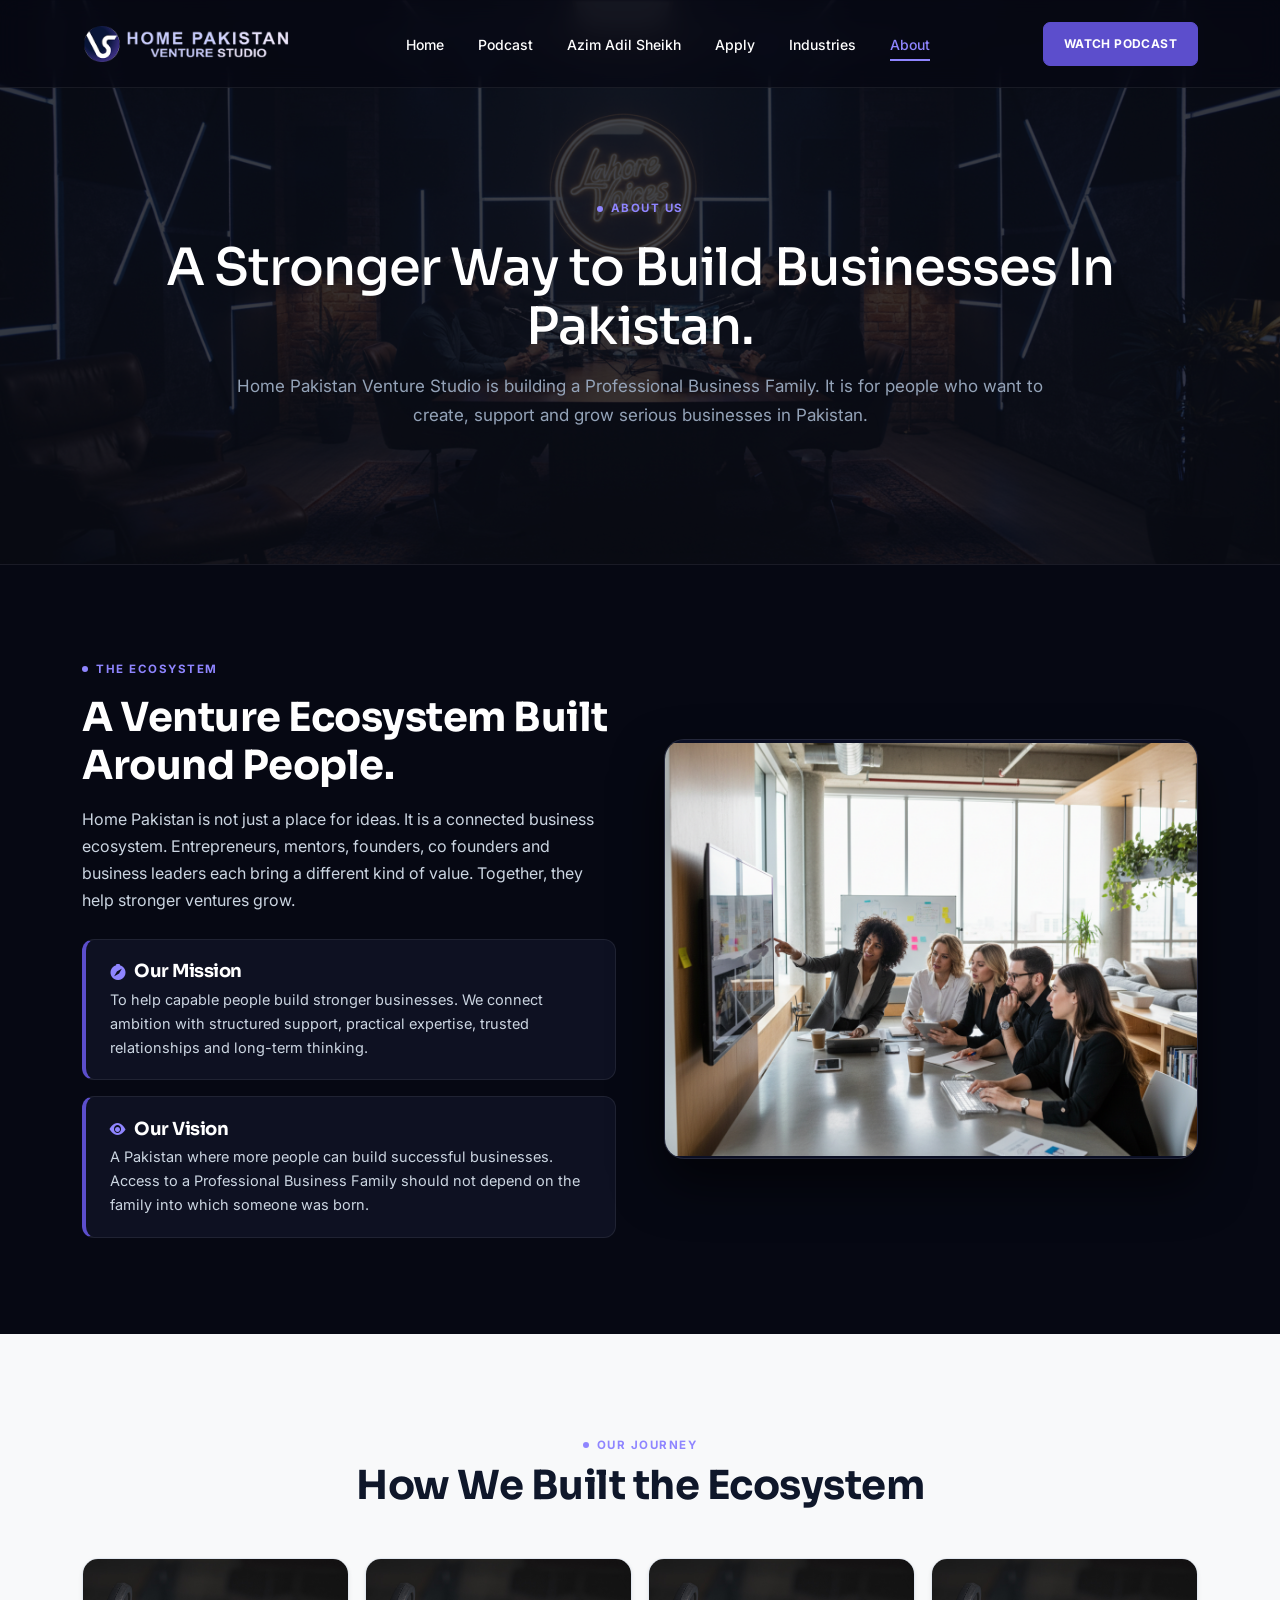
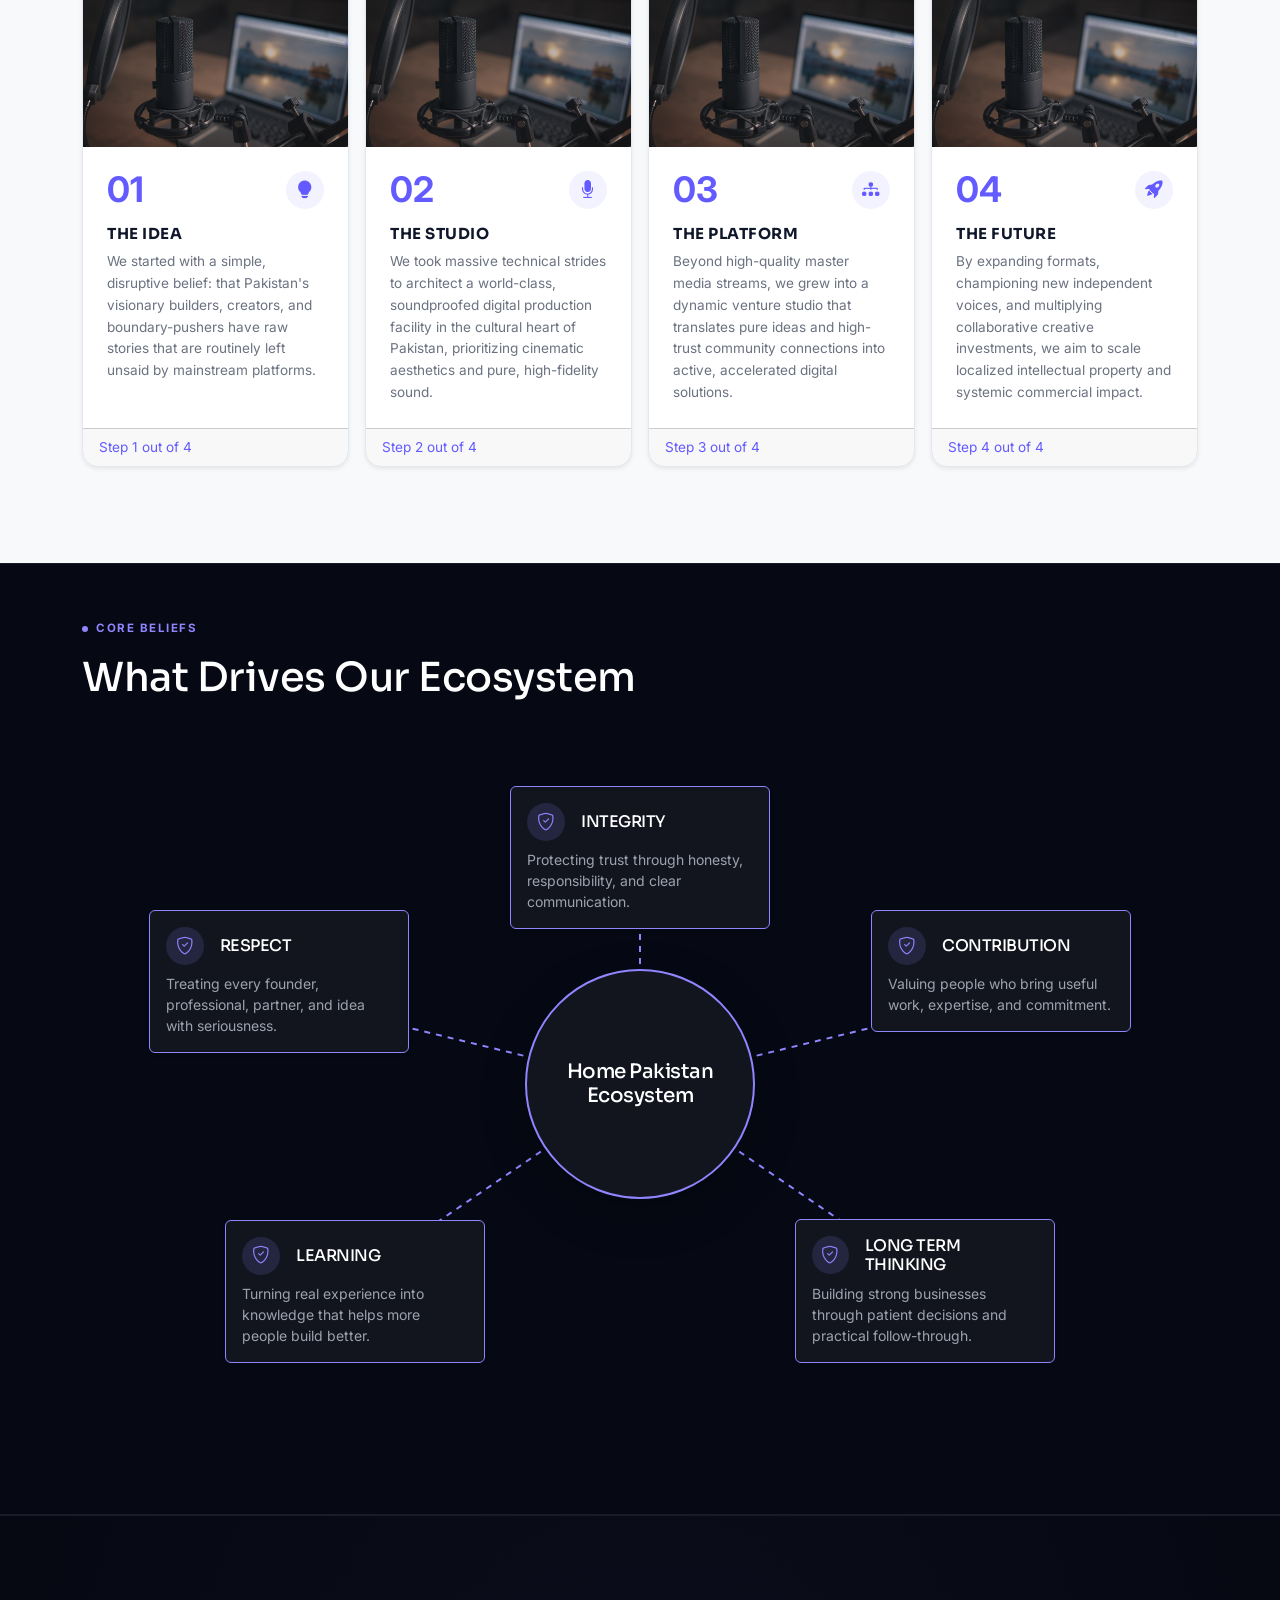
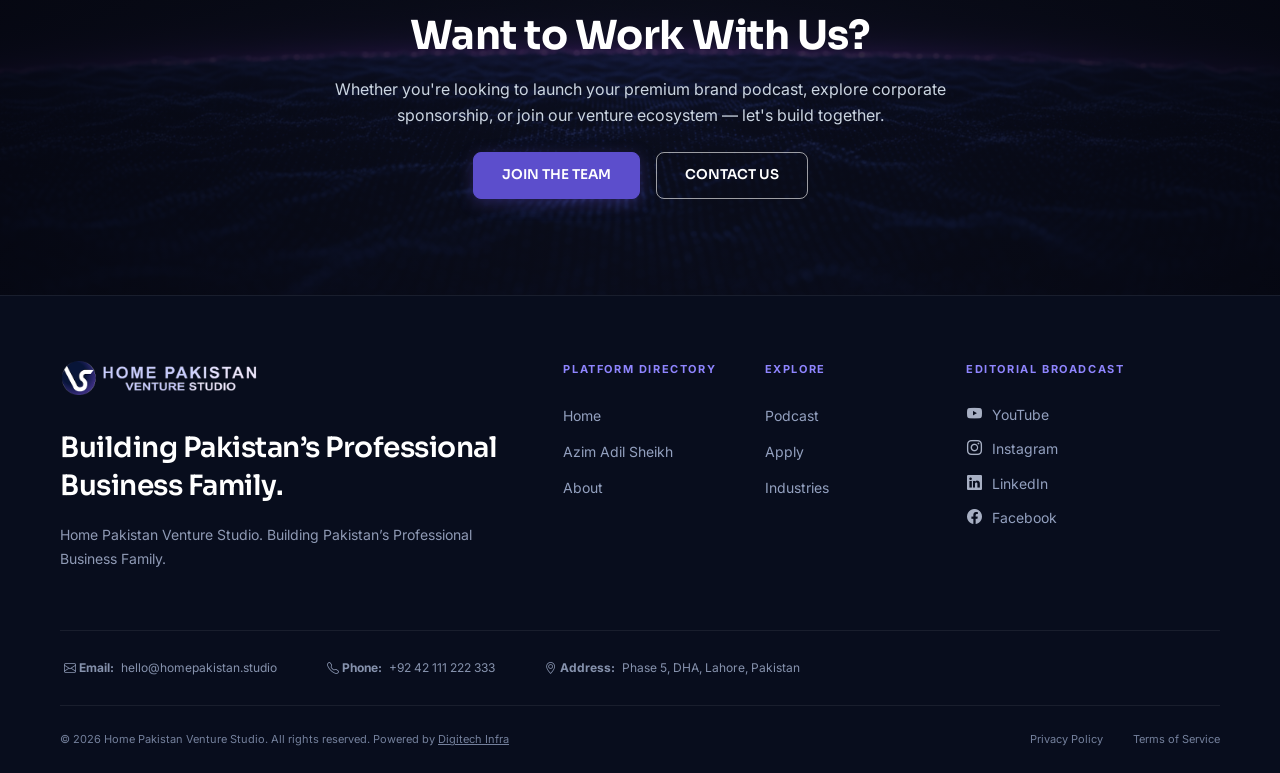
==== about.html @ 51bb4bed "fixed the font in the podcast page" ====
<!DOCTYPE html>
<html lang="en">

<head>
  <meta charset="UTF-8">
  <meta name="viewport" content="width=device-width, initial-scale=1.0">
  <meta name="description"
    content="About Home Pakistan Venture Studio — A venture ecosystem built around people, structured support, and long-term thinking.">
  <title>About Us — Home Pakistan Venture Studio</title>

  <!-- Favicon -->
  <link rel="icon" type="image/webp" href="./images/Logo.webp">
  <link rel="shortcut icon" type="image/webp" href="./images/Logo.webp">

  <!-- Google Fonts: Inter & Sora -->
  <link rel="preconnect" href="https://fonts.googleapis.com">
  <link rel="preconnect" href="https://fonts.gstatic.com" crossorigin>
  <link
    href="https://fonts.googleapis.com/css2?family=Inter:wght@400;500;600;700&family=Sora:wght@600;700;800&display=swap"
    rel="stylesheet">

  <!-- Bootstrap 5.3 CSS -->
  <link href="https://cdn.jsdelivr.net/npm/bootstrap@5.3.3/dist/css/bootstrap.min.css" rel="stylesheet"
    integrity="sha384-QWTKZyjpPEjISv5WaRU9OFeRpok6YctnYmDr5pNlyT2bRjXh0JMhjY6hW+ALEwIH" crossorigin="anonymous">

  <!-- Bootstrap Icons -->
  <link rel="stylesheet" href="https://cdn.jsdelivr.net/npm/bootstrap-icons@1.11.3/font/bootstrap-icons.min.css">

  <!-- Components CSS -->
  <link rel="stylesheet" href="./components/header.css">
  <link rel="stylesheet" href="./components/footer.css">

  <!-- Custom Stylesheet -->
  <link rel="stylesheet" href="about.css">
</head>

<body>

  <!-- ==========================================================================
       HEADER COMPONENT (Loaded via components.js)
       ========================================================================== -->
  <div id="header"></div>

  <!-- ==========================================================================
       1. HERO SECTION (Screenshot 1)
       ========================================================================== -->
  <section class="about-hero-section text-center position-relative overflow-hidden" id="aboutHero">
    <!-- Atmospheric Studio Backdrop & Gradient Overlay -->
    <img src="images/aboutHeroBackground.png" alt="About Studio Backdrop" class="about-hero-backdrop">
    <div class="about-hero-overlay"></div>

    <div class="container position-relative py-lg-4" style="z-index: 2;">
      <!-- Eyebrow Tag -->
      <div class="d-inline-flex align-items-center gap-2 mb-3 px-3 py-1 rounded-pill">
        <span class="eyebrow-dot"></span>
        <span class="text-uppercase fw-bold eyebrow-tag">ABOUT US</span>
      </div>

      <!-- Headline -->
      <h1 class="about-hero-title sora-800 text-white mb-3">A Stronger Way to Build Businesses In Pakistan.</h1>

      <!-- Supporting Copy -->
      <p class="about-hero-lead mx-auto mb-0">
        Home Pakistan Venture Studio is building a Professional Business Family. It is for people who want to create,
        support and grow serious businesses in Pakistan.
      </p>
    </div>
  </section>

  <!-- ==========================================================================
       2. WHAT HOME PAKISTAN IS + MISSION & VISION (Screenshot 1 Split Layout)
       ========================================================================== -->
  <section class="about-ecosystem-section container-fluid py-5" id="ecosystemSection">
    <div class="container py-lg-5">
      <div class="row g-5 align-items-center">

        <!-- LEFT COLUMN: What Home Pakistan is, Mission & Vision -->
        <div class="col-12 col-lg-6">
          <div class="d-flex align-items-center gap-2 mb-3">
            <span class="eyebrow-dot"></span>
            <span class="text-uppercase fw-bold eyebrow-tag">THE ECOSYSTEM</span>
          </div>

          <h2 class="h1 fw-bold text-white mb-3">A Venture Ecosystem Built Around People.</h2>

          <p class="text-muted-custom mb-4" style="font-size: 16px; line-height: 1.7;">
            Home Pakistan is not just a place for ideas. It is a connected business ecosystem. Entrepreneurs, mentors,
            founders, co founders and business leaders each bring a different kind of value. Together, they help
            stronger ventures grow.
          </p>

          <!-- Mission & Vision Cards -->
          <div class="d-flex flex-column gap-3">
            <!-- Mission Card -->
            <div class="mission-vision-card">
              <div class="d-flex align-items-center gap-2 mb-1">
                <i class="bi bi-compass-fill" style="color: var(--purple-accent);"></i>
                <h3 class="mb-0">Our Mission</h3>
              </div>
              <p>
                To help capable people build stronger businesses. We connect ambition with structured support, practical
                expertise, trusted relationships and long-term thinking.
              </p>
            </div>

            <!-- Vision Card -->
            <div class="mission-vision-card">
              <div class="d-flex align-items-center gap-2 mb-1">
                <i class="bi bi-eye-fill" style="color: var(--purple-accent);"></i>
                <h3 class="mb-0">Our Vision</h3>
              </div>
              <p>
                A Pakistan where more people can build successful businesses. Access to a Professional Business Family
                should not depend on the family into which someone was born.
              </p>
            </div>
          </div>
        </div>

        <!-- RIGHT COLUMN: Ecosystem Image (Figma Screenshot 1 Team Meeting Frame) -->
        <div class="col-12 col-lg-6">
          <div class="ecosystem-photo-frame">
            <!-- src empty as instructed; fallback placeholder displayed until user adds asset -->
            <img src="./images/aboutSection.png " alt="Home Pakistan Venture Team in Studio"
              class="w-100 h-100 object-fit-cover"
              onerror="this.style.display='none'; this.parentElement.innerHTML='<div class=\'team-photo-placeholder\'><i class=\'bi bi-people fs-1 mb-3 text-purple-accent\'></i><span class=\'fw-semibold text-white mb-1\'>Ecosystem & Team Strategy Image</span><span class=\'small text-muted\'>Add your image src in about.html</span></div>';">
          </div>
        </div>

      </div>
    </div>
  </section>

  <!-- ==========================================================================
       3. HOW WE BUILT THE ECOSYSTEM (Screenshot 1 White Section)
       ========================================================================== -->
  <section class="about-journey-section py-5" id="journeySection">
    <div class="container py-lg-5">
      <div class="text-center mb-5">
        <div class="d-inline-flex align-items-center gap-2 mb-2">
          <span class="eyebrow-dot"></span>
          <span class="text-uppercase fw-bold eyebrow-tag">OUR JOURNEY</span>
        </div>
        <h2 class="h1 fw-bold mb-0">How We Built the Ecosystem</h2>
      </div>

      <div class="journey-flow-wrapper">
        <div class="row row-cols-lg-4 row-cols-md-2 row-cols-1 g-3 justify-content-center align-items-stretch position-relative">

          <!-- STEP 01: THE IDEA -->
          <div class="col journey-col">
            <div class="journey-card card h-100 rounded-4 bg-white overflow-hidden shadow-sm position-relative">
              <img src="images/test.png" class="card-img-top journey-card-img object-fit-cover"
                alt="The Idea">
              <div class="card-body p-4 d-flex flex-column">
                <div class="d-flex align-items-center justify-content-between mb-3">
                  <span class="journey-number fw-bold">01</span>
                  <div class="journey-icon-box rounded-circle d-flex align-items-center justify-content-center">
                    <i class="bi bi-lightbulb-fill"></i>
                  </div>
                </div>
                <h3 class="journey-step-title text-uppercase fw-bold mb-2">THE IDEA</h3>
                <p class="journey-step-text card-text small mb-0">
                  We started with a simple, disruptive belief: that Pakistan's visionary builders, creators, and
                  boundary-pushers have raw stories that are routinely left unsaid by mainstream platforms.
                </p>
               
              </div>
              <div class="card-footer">
                <p class="journey-steps card-text small inter-700 ">
                  Step 1 out of 4
                </p>
              </div>
            </div>
          </div>

          <!-- STEP 02: THE STUDIO -->
          <div class="col journey-col">
            <div class="journey-card card h-100 rounded-4 bg-white overflow-hidden shadow-sm position-relative">
              <img src="images/test.png" class="card-img-top journey-card-img object-fit-cover"
                alt="The Studio">
              <div class="card-body p-4 d-flex flex-column">
                <div class="d-flex align-items-center justify-content-between mb-3">
                  <span class="journey-number fw-bold">02</span>
                  <div class="journey-icon-box rounded-circle d-flex align-items-center justify-content-center">
                    <i class="bi bi-mic-fill"></i>
                  </div>
                </div>
                <h3 class="journey-step-title text-uppercase fw-bold mb-2">THE STUDIO</h3>
                <p class="journey-step-text card-text text-secondary small mb-0">
                  We took massive technical strides to architect a world-class, soundproofed digital production facility
                  in the cultural heart of Pakistan, prioritizing cinematic aesthetics and pure, high-fidelity sound.
                </p>
              </div>
              <div class="card-footer">
                <p class="journey-steps card-text small inter-700 ">
                  Step 2 out of 4
                </p>
              </div>
            </div>
          </div>

          <!-- STEP 03: THE PLATFORM -->
          <div class="col journey-col">
            <div class="journey-card card h-100 rounded-4 bg-white overflow-hidden shadow-sm position-relative">
              <img src="images/test.png" class="card-img-top journey-card-img object-fit-cover"
                alt="The Platform">
              <div class="card-body p-4 d-flex flex-column">
                <div class="d-flex align-items-center justify-content-between mb-3">
                  <span class="journey-number fw-bold">03</span>
                  <div class="journey-icon-box rounded-circle d-flex align-items-center justify-content-center">
                    <i class="bi bi-diagram-3-fill"></i>
                  </div>
                </div>
                <h3 class="journey-step-title text-uppercase fw-bold mb-2">THE PLATFORM</h3>
                <p class="journey-step-text card-text text-secondary small mb-0">
                  Beyond high-quality master media streams, we grew into a dynamic venture studio that translates pure
                  ideas and high-trust community connections into active, accelerated digital solutions.
                </p>
                
              </div>
              <div class="card-footer">
                <p class="journey-steps card-text small inter-700 ">
                  Step 3 out of 4
                </p>
              </div>
            </div>
          </div>

          <!-- STEP 04: THE FUTURE -->
          <div class="col journey-col">
            <div class="journey-card card h-100 rounded-4 bg-white overflow-hidden shadow-sm position-relative">
              <img src="images/test.png" class="card-img-top journey-card-img object-fit-cover"
                alt="The Future">
              <div class="card-body p-4 d-flex flex-column">
                <div class="d-flex align-items-center justify-content-between mb-3">
                  <span class="journey-number fw-bold">04</span>
                  <div class="journey-icon-box rounded-circle d-flex align-items-center justify-content-center">
                    <i class="bi bi-rocket-takeoff-fill"></i>
                  </div>
                </div>
                <h3 class="journey-step-title text-uppercase fw-bold mb-2">THE FUTURE</h3>
                <p class="journey-step-text card-text text-secondary small mb-0">
                  By expanding formats, championing new independent voices, and multiplying collaborative creative
                  investments, we aim to scale localized intellectual property and systemic commercial impact.
                </p>
              </div>
              <div class="card-footer">
                <p class="journey-steps card-text small inter-700 ">
                  Step 4 out of 4
                </p>
              </div>
            </div>
          </div>

        </div>
      </div>

    </div>
  </section>

  <!-- ==========================================================================
       4. CORE VALUES SECTION
       ========================================================================== -->
  <section class="about-values-section py-2" id="valuesSection">
    <div class="container py-lg-5">
      <div class="d-flex align-items-center gap-2 mb-3">
        <span class="eyebrow-dot"></span>
        <span class="text-uppercase fw-bold eyebrow-tag">CORE BELIEFS</span>
      </div>

      <h1 class="sora-700 text-white">What Drives Our Ecosystem</h1>

      <div class="values-ecosystem-section py-3 position-relative">
        <div class="container">

          <!-- CENTRAL ECOSYSTEM DIAGRAM WRAPPER -->
          <div class="values-diagram-container position-relative my-5">

            <!-- SVG CONNECTING LINES (DESKTOP) -->
            <svg class="connecting-lines d-none d-lg-block position-absolute top-0 start-0 w-100 h-100"
              xmlns="http://www.w3.org/2000/svg">
              <!-- Lines connecting center (50%, 50%) to 5 surrounding node positions -->
              <line x1="50%" y1="50%" x2="50%" y2="10%" class="connector-line" />
              <line x1="50%" y1="50%" x2="85%" y2="35%" class="connector-line" />
              <line x1="50%" y1="50%" x2="75%" y2="80%" class="connector-line" />
              <line x1="50%" y1="50%" x2="25%" y2="80%" class="connector-line" />
              <line x1="50%" y1="50%" x2="15%" y2="35%" class="connector-line" />
            </svg>

            <!-- CENTER CIRCLE -->
            <div class="center-circle-wrapper d-flex align-items-center justify-content-center">
              <div
                class="center-circle text-center p-4 rounded-circle shadow-lg d-flex flex-column justify-content-center align-items-center">
                <h2 class="h5 mb-0 sora-700 text-white">Home Pakistan Ecosystem</h2>
              </div>
            </div>

            <!-- 5 CONNECTED BRANCHES CONTAINER -->
            <div class="branches-wrapper">

              <!-- BRANCH 1: Integrity -->
              <article class="value-branch-card branch-1 p-3 rounded shadow-sm">
                <div class="d-flex align-items-center gap-3 mb-2">
                  <div class="branch-icon-box rounded-circle d-flex align-items-center justify-content-center">
                    <i class="bi bi-shield-check text-purple"></i>
                  </div>
                  <h3 class="h6 mb-0 sora-700 text-white text-uppercase">Integrity</h3>
                </div>
                <p class="mb-0 inter-400 small">Protecting trust through honesty, responsibility, and clear
                  communication.</p>
              </article>

              <!-- BRANCH 2: Contribution -->
              <article class="value-branch-card branch-2 p-3 rounded shadow-sm">
                <div class="d-flex align-items-center gap-3 mb-2">
                  <div class="branch-icon-box rounded-circle d-flex align-items-center justify-content-center">
                    <i class="bi bi-shield-check text-purple"></i>
                  </div>
                  <h3 class="h6 mb-0 sora-700 text-white text-uppercase">Contribution</h3>
                </div>
                <p class="mb-0 inter-400 small">Valuing people who bring useful work, expertise, and commitment.
                </p>
              </article>

              <!-- BRANCH 3: Long Term Thinking -->
              <article class="value-branch-card branch-3 p-3 rounded shadow-sm">
                <div class="d-flex align-items-center gap-3 mb-2">
                  <div class="branch-icon-box rounded-circle d-flex align-items-center justify-content-center">
                    <i class="bi bi-shield-check text-purple"></i>
                  </div>
                  <h3 class="h6 mb-0 sora-700 text-white text-uppercase">Long Term Thinking</h3>
                </div>
                <p class="mb-0 inter-400 small">Building strong businesses through patient decisions and practical
                  follow-through.</p>
              </article>

              <!-- BRANCH 4: Learning -->
              <article class="value-branch-card branch-4 p-3 rounded shadow-sm">
                <div class="d-flex align-items-center gap-3 mb-2">
                  <div class="branch-icon-box rounded-circle d-flex align-items-center justify-content-center">
                    <i class="bi bi-shield-check text-purple"></i>
                  </div>
                  <h3 class="h6 mb-0 sora-700 text-white text-uppercase">Learning</h3>
                </div>
                <p class="mb-0 inter-400 small">Turning real experience into knowledge that helps more people build
                  better.</p>
              </article>

              <!-- BRANCH 5: Respect -->
              <article class="value-branch-card branch-5 p-3 rounded shadow-sm">
                <div class="d-flex align-items-center gap-3 mb-2">
                  <div class="branch-icon-box rounded-circle d-flex align-items-center justify-content-center">
                    <i class="bi bi-shield-check text-purple"></i>
                  </div>
                  <h3 class="h6 mb-0 sora-700 text-white text-uppercase">Respect</h3>
                </div>
                <p class="mb-0 inter-400 small">Treating every founder, professional, partner, and idea with
                  seriousness.</p>
              </article>

            </div>
          </div>

        </div>
      </div>


    </div>
  </section>

  <!-- ==========================================================================
       5. OUR TEAM SECTION (Screenshot 2 Middle)
       ========================================================================== -->
  <!-- <section class="about-team-section py-5" id="teamSection">
    <div class="container py-lg-5">
      <div class="d-flex align-items-center gap-2 mb-3">
        <span class="eyebrow-dot"></span>
        <span class="text-uppercase fw-bold eyebrow-tag">THE CORE TEAM</span>
      </div>

      <h2 class="h1 fw-bold text-white mb-5">PEOPLE BUILDING THE ECOSYSTEM.</h2>

      <div class="row row-cols-lg-4 row-cols-sm-2 row-cols-1 g-4">

        <div class="col">
          <div class="team-member-card">
            <div class="team-photo-container">
              <img src="images/guest-farooq-ali.png" alt="Bilal Masood" class="w-100 h-100 object-fit-cover">
            </div>
            <div class="team-member-body">
              <h3 class="team-member-name">Bilal Masood</h3>
              <div class="team-member-role">Co-Founder & Partner</div>
              <p class="team-member-bio">
                Directing studio venture architecture, institutional founder networks, and capital deployment across
                Pakistan.
              </p>
              <a href="https://linkedin.com" target="_blank" rel="noopener noreferrer" class="team-member-link">
                <i class="bi bi-linkedin"></i>
                <span>Profile</span>
              </a>
            </div>
          </div>
        </div>

        <div class="col">
          <div class="team-member-card">
            <div class="team-photo-container">
              <img src="images/guest-sana-malik.png" alt="Zainab Raza" class="w-100 h-100 object-fit-cover">
            </div>
            <div class="team-member-body">
              <h3 class="team-member-name">Zainab Raza</h3>
              <div class="team-member-role">Lead Creative Director</div>
              <p class="team-member-bio">
                Shaping sovereign visual identities, executive brand narratives, and high-impact media production.
              </p>
              <a href="https://linkedin.com" target="_blank" rel="noopener noreferrer" class="team-member-link">
                <i class="bi bi-linkedin"></i>
                <span>Profile</span>
              </a>
            </div>
          </div>
        </div>

        <div class="col">
          <div class="team-member-card">
            <div class="team-photo-container">
              <img src="images/guest-kamran-gohar.png" alt="Omar Ali" class="w-100 h-100 object-fit-cover">
            </div>
            <div class="team-member-body">
              <h3 class="team-member-name">Omar Ali</h3>
              <div class="team-member-role">Chief Sound Engineer</div>
              <p class="team-member-bio">
                Overseeing broadcast-grade acoustic engineering and multi-track audio perfection in the studio.
              </p>
              <a href="https://linkedin.com" target="_blank" rel="noopener noreferrer" class="team-member-link">
                <i class="bi bi-linkedin"></i>
                <span>Profile</span>
              </a>
            </div>
          </div>
        </div>

        <div class="col">
          <div class="team-member-card">
            <div class="team-photo-container">
              <img src="images/guest-ayesha-malik.png" alt="Fatima Shah" class="w-100 h-100 object-fit-cover">
            </div>
            <div class="team-member-body">
              <h3 class="team-member-name">Fatima Shah</h3>
              <div class="team-member-role">Venture Partner</div>
              <p class="team-member-bio">
                Mentoring high-potential founders, scaling operational governance, and guiding cross-border market
                entry.
              </p>
              <a href="https://linkedin.com" target="_blank" rel="noopener noreferrer" class="team-member-link">
                <i class="bi bi-linkedin"></i>
                <span>Profile</span>
              </a>
            </div>
          </div>
        </div>
      </div>
    </div>
  </section> -->

  <!-- ==========================================================================
       6. WANT TO WORK WITH US? CTA SECTION (Screenshot 2 Bottom)
       ========================================================================== -->
  <section class="about-cta-section py-5 position-relative text-center" id="workWithUsCta">
    <!-- Authentic wave texture from images/cta-bg.png -->
    <img src="images/cta-bg.png" alt="Wave Backdrop" class="about-cta-backdrop" onerror="this.style.display='none';">
    <div class="about-cta-overlay"></div>

    <div class="container position-relative py-5" style="z-index: 2;">
      <h2 class="h1 fw-bold text-white mb-3">Want to Work With Us?</h2>
      <p class="text-muted-custom mx-auto mb-4" style="max-width: 650px; font-size: 16px; line-height: 1.65;">
        Whether you're looking to launch your premium brand podcast, explore corporate sponsorship, or join our venture
        ecosystem — let's build together.
      </p>
      <div class="d-flex flex-wrap justify-content-center gap-3">
        <a href="application.html" class="btn btn-solid-purple">JOIN THE TEAM</a>
        <a href="application.html" class="btn btn-ghost-white">CONTACT US</a>
      </div>
    </div>
  </section>

  <!-- ==========================================================================
       FOOTER COMPONENT (Loaded via components.js)
       ========================================================================== -->
  <div id="footer"></div>

  <!-- Bootstrap 5.3 JS Bundle -->
  <script src="https://cdn.jsdelivr.net/npm/bootstrap@5.3.3/dist/js/bootstrap.bundle.min.js"
    integrity="sha384-YvpcrYf0tY3lHB60NNkmXc5s9fDVZLESaAA55NDzOxhy9GkcIdslK1eN7N6jIeHz"
    crossorigin="anonymous"></script>

  <!-- Shared Components Loader -->
  <script src="./components.js"></script>

  <!-- Highlight Active Navigation Item for About Page -->
  <script>
    document.addEventListener("DOMContentLoaded", function () {
      // Check periodically until components.js loads the header into DOM
      const interval = setInterval(function () {
        const aboutLink = document.querySelector('.navbar-nav a[href="./about.html"], .navbar-nav a[href="about.html"]');
        if (aboutLink) {
          document.querySelectorAll('.navbar-nav .nav-link').forEach(link => link.classList.remove('active'));
          aboutLink.classList.add('active');
          clearInterval(interval);
        }
      }, 50);
      setTimeout(() => clearInterval(interval), 3000);
    });
  </script>
</body>

</html>
---- components/header.css ----
/* Prevent document-level horizontal dragging on every page. */
html,
body {
    width: 100%;
    max-width: 100%;
    overflow-x: hidden;
    overscroll-behavior-x: none;
}

body {
    touch-action: pan-y pinch-zoom;
}

/* =========================
   HEADER
========================= */

.site-header {
    height: 88px;
    background: rgba(6, 8, 19, 0.72);
    border-bottom: 1px solid rgba(255, 255, 255, 0.07);

    backdrop-filter: blur(12px);
    -webkit-backdrop-filter: blur(12px);
}


.navbar {
    height: 88px;

    padding: 0;
}

.site-header .site-container {
    padding-left: 100px;
    padding-right: 100px;
}   


/* =========================
   LOGO / BRAND
========================= */

.header-logo-icon {
    width: 210px;
    height: auto;

    display: block;

    object-fit: contain;
    object-position: left center;

    flex-shrink: 0;
}   


.header-brand-text {
    display: flex;

    flex-direction: column;

    justify-content: center;

    line-height: 1;
}


.brand-main {
    color: #ffffff;

    font-family: "Sora", sans-serif;

    font-size: 15px;

    font-weight: 700;

    letter-spacing: 1.7px;

    white-space: nowrap;
}


.brand-sub {
    margin-top: 3px;

    color: rgba(255, 255, 255, 0.85);

    font-family: "Inter", sans-serif;

    font-size: 9px;

    font-weight: 600;

    letter-spacing: 1px;

    text-align: center;

    white-space: nowrap;
}


/* =========================
   NAVIGATION
========================= */

.navbar-nav {
    gap: 34px;
}


.navbar-nav .nav-link {
    position: relative;
    padding: 8px 0 !important;
    color: rgba(255, 255, 255, 1)!important;
    font-size: 14px;
    font-family: "Inter", sans-serif;
    font-weight: 500 !important;
    font-style: normal;
    transition: color 0.2s ease;
}


.navbar-nav .nav-link:hover {
    color: #ffffff !important;
}


/* Purple underline */

.navbar-nav .nav-link::after {
    content: "";

    position: absolute;

    left: 0;

    bottom: 2px;

    width: 0;

    height: 2px;

    background: #8f85ff;

    transition: width 0.25s ease;
}


.navbar-nav .nav-link:hover::after {
    width: 100%;
}


/* =========================
   ACTIVE PAGE
========================= */

.navbar-nav .nav-link.active {
    color: #8f85ff !important;
}


.navbar-nav .nav-link.active::after {
    width: 100%;
}


/* =========================
   WATCH PODCAST BUTTON
========================= */

.nav-watch-btn {
    min-width: 155px;

    height: 44px;

    align-items: center;

    justify-content: center;

    background: #5c4ecc;

    color: #ffffff;

    border: 1px solid #5c4ecc;

    border-radius: 7px;

    font-family: "Inter", sans-serif;

    font-size: 12px;

    font-weight: 700;

    letter-spacing: 0.4px;

    transition:
        background 0.2s ease,
        border-color 0.2s ease,
        box-shadow 0.2s ease;
}


.nav-watch-btn:hover {
    background: #6b5ddd;

    border-color: #6b5ddd;

    color: #ffffff;

    box-shadow:
        0 6px 18px rgba(92, 78, 204, 0.35);
}


/* =========================
   MOBILE / TABLET
========================= */

@media (max-width: 991.98px) {

    .site-header {
        height: 78px;
        background: #060813 !important;
        backdrop-filter: none;
        -webkit-backdrop-filter: none;
    }


    .site-header .navbar,
    .site-header .navbar > .site-container {
        height: 78px;
        background: #060813 !important;
    }


    .navbar-collapse {
        margin-top: 15px;

        padding: 20px;

        background: #0e1122 !important;

        border-radius: 10px;
    }


    .navbar-nav {
        gap: 10px;
    }


    .navbar-nav .nav-link {
        display: inline-block;

        padding: 10px 0 !important;
    }

}

@media (max-width: 991.98px) {

    .navbar-collapse {
        margin-top: 15px;
        padding: 20px;

        background: #0e1122;

        border-radius: 10px;
    }


    /* CLOSED STATE */
    .navbar-collapse.collapse:not(.show) {
        display: none !important;
    }


    /* OPEN STATE */
    .navbar-collapse.collapse.show {
        display: block !important;
    }


    .navbar-collapse.collapsing {
        overflow: hidden;
    }


    .navbar-nav {
        gap: 10px;
    }


    .navbar-nav .nav-link {
        display: inline-block;

        padding: 10px 0 !important;
    }

}

@media (max-width: 1199.98px) {

    .header-logo-icon {
        width: 190px;
    }

}


@media (max-width: 991.98px) {

    .header-logo-icon {
        width: 175px;
    }

}


@media (max-width: 575.98px) {

    .header-logo-icon {
        width: 155px;
    }

}

/* =========================
   MOBILE HEADER - FINAL
========================= */

@media (max-width: 991.98px) {

    .site-header .navbar {
        padding: 10px 0;
    }

    .site-header .navbar > .site-container {
        width: 100% !important;

        display: grid !important;
        grid-template-columns: 1fr auto !important;

        align-items: center !important;

        padding-left: 20px !important;
        padding-right: 20px !important;
    }


    /* LOGO LEFT */

    .site-header .navbar-brand {
        width: auto !important;

        margin: 0 !important;
        padding: 0 !important;

        justify-self: start !important;

        position: static !important;
        transform: none !important;
    }


    .site-header .header-logo-icon {
        width: 180px !important;
        height: auto !important;

        display: block !important;
    }


    /* HAMBURGER RIGHT */

    .site-header .navbar-toggler {
        width: 48px !important;
        height: 44px !important;

        margin: 0 !important;

        padding: 6px !important;

        justify-self: end !important;

        position: static !important;
        transform: none !important;
    }


    /* COLLAPSED MENU BELOW */

    .site-header .navbar-collapse {
        grid-column: 1 / -1 !important;

        width: 100% !important;

        margin-top: 12px;
    }

}


/* SMALL MOBILE */

@media (max-width: 575.98px) {

    .site-header .header-logo-icon {
        width: 165px !important;
    }

}
---- components/footer.css ----
/* =========================
   FOOTER
========================= */

.site-footer {
    background: #080d1d;

    padding-top: 65px;
    padding-bottom: 25px;

    color: #ffffff;

    border-top: 1px solid rgba(255, 255, 255, 0.07);
}


/* =========================
   FOOTER CONTAINER
========================= */

.footer-container {
    width: 100%;
    max-width: 1720px;

    margin-left: auto;
    margin-right: auto;

    padding-left: 60px;
    padding-right: 60px;
}


/* =========================
   LOGO
========================= */

.footer-brand {
    margin-bottom: 28px;
}


.footer-logo {
    width: 200px;
    max-width: 100%;
    height: auto;

    display: block;

    object-fit: contain;
    object-position: left center;
}


/* =========================
   LEFT CONTENT
========================= */

.footer-main-heading {
    max-width: 500px;

    margin-top: 0;
    margin-bottom: 18px;

    font-family: "Sora", sans-serif;

    font-size: 28px;
    font-weight: 600;

    line-height: 1.35;

    color: #ffffff;
}


.footer-description {
    max-width: 500px;

    margin: 0;

    font-family: "Inter", sans-serif;

    font-size: 14px;
    font-weight: 400;

    line-height: 1.7;

    color: #8f9ab5;
}


/* =========================
   COLUMN TITLES
========================= */

.footer-column-title {
    margin-top: 0;
    margin-bottom: 26px;

    font-family: "Inter", sans-serif;

    font-size: 11px;
    font-weight: 700;

    letter-spacing: 1.6px;

    color: #8f85ff;

    text-transform: uppercase;
}


/* =========================
   NORMAL LINKS
========================= */

.footer-links li {
    margin-bottom: 12px;
}


.footer-links a {
    font-family: "Inter", sans-serif;

    font-size: 14px;
    font-weight: 400;

    color: #93a0bf;

    text-decoration: none;

    transition: color 0.2s ease;
}


.footer-links a:hover {
    color: #ffffff;
}


/* =========================
   SOCIAL LINKS
========================= */

.footer-social-links li {
    margin-bottom: 12px;
}


.footer-social-links a {
    display: flex;

    align-items: center;

    gap: 8px;

    font-family: "Inter", sans-serif;

    font-size: 14px;
    font-weight: 400;

    color: #93a0bf;

    text-decoration: none;

    transition: color 0.2s ease;
}


.footer-social-links i {
    width: 18px;

    font-size: 15px;

    color: #a7afc3;

    text-align: center;

    transition: color 0.2s ease;
}


.footer-social-links a:hover {
    color: #ffffff;
}


.footer-social-links a:hover i {
    color: #8f85ff;
}


/* =========================
   CONTACT
========================= */

.footer-contact {
    display: flex;

    flex-wrap: wrap;

    gap: 30px;

    margin-top: 60px;

    padding-top: 28px;
    padding-bottom: 28px;

    border-top: 1px solid rgba(255, 255, 255, 0.07);
    border-bottom: 1px solid rgba(255, 255, 255, 0.07);
}


.footer-contact span {
    font-family: "Inter", sans-serif;

    font-size: 12px;
    font-weight: 400;

    color: #8692ad;
}




/* =========================
   BOTTOM FOOTER
========================= */

.footer-bottom {
    display: flex;

    align-items: center;

    justify-content: space-between;

    gap: 20px;

    padding-top: 25px;
}


.footer-copyright {
    font-family: "Inter", sans-serif;

    font-size: 11px;
    font-weight: 400;

    color: #74809c;
}
.footer-copyright a{
    font-family: "Inter", sans-serif;

    font-size: 11px;
    font-weight: 400;

    color: #74809c;
}


.footer-legal {
    display: flex;

    align-items: center;

    gap: 30px;
}


.footer-legal a {
    font-family: "Inter", sans-serif;

    font-size: 11px;
    font-weight: 400;

    color: #74809c;

    text-decoration: none;

    transition: color 0.2s ease;
}


.footer-legal a:hover, .footer-contact-item a:hover, .footer-copyright a:hover {
    color: #ffffff;
}


/* =========================
   TABLET
========================= */

@media (max-width: 991.98px) {

    .site-footer {
        padding-top: 55px;
    }


    .footer-container {
        padding-left: 30px;
        padding-right: 30px;
    }


    .footer-logo {
        width: 190px;
    }


    .footer-main-heading {
        max-width: 450px;

        font-size: 24px;
    }


    .footer-description {
        max-width: 450px;
    }


    .footer-contact {
        margin-top: 45px;
    }

}


/* =========================
   MOBILE
========================= */

@media (max-width: 575.98px) {

    .site-footer {
        padding-top: 45px;
        padding-bottom: 22px;
    }


    .footer-container {
        padding-left: 20px;
        padding-right: 20px;
    }


    .footer-logo {
        width: 170px;
    }


    .footer-main-heading {
        font-size: 21px;
    }


    .footer-description {
        font-size: 13px;
    }


    .footer-column-title {
        margin-bottom: 20px;
    }


    .footer-links li {
        margin-bottom: 16px;
    }


    .footer-social-links li {
        margin-bottom: 16px;
    }


    .footer-contact {
        flex-direction: column;

        gap: 8px;

        margin-top: 35px;

        padding-top: 22px;
        padding-bottom: 22px;
    }


    .footer-bottom {
        flex-direction: column;

        align-items: flex-start;
    }


    .footer-legal {
        flex-wrap: wrap;

        gap: 18px;
    }

}
---- about.css ----
/* ==========================================================================
   Home Pakistan Venture Studio - About Page Stylesheet (about.css)
   Bootstrap 5.3 Enhanced Modern Theme
   ========================================================================== */

:root {
  /* Brand Colors */
  --bg-darkest: #060813;
  --bg-dark: #090d20;
  --bg-card: #0e1122;
  --bg-card-border: rgba(255, 255, 255, 0.08);
  --bg-slate: #0b0f24;
  --bg-white-section: #ffffff;
  
  /* Brand Purple Accents */
  --purple-primary: #5c4ecc;
  --purple-hover: #4e3fb8;
  --purple-accent: #8f85ff;
  --purple-light: #e0ddff;
  --purple-glow: rgba(92, 78, 204, 0.35);

  /* Text Colors */
  --text-white: #ffffff;
  --text-cream: #cbd5e1;
  --text-muted-custom: #94a3b8;
  --text-dark: #0f172a;
  --text-body-gray: #475569;

  /* Borders */
  --border-light: rgba(255, 255, 255, 0.08);
  --border-subtle: #1e293b;
  --border-card-hover: rgba(143, 133, 255, 0.4);

  /* Fonts */
  --font-sora: 'Sora', sans-serif;
  --font-inter: 'Inter', sans-serif;
}

/* Base Body Styles */
body {
  background-color: var(--bg-darkest);
  font-family: var(--font-inter);
  color: var(--text-cream);
  overflow-x: hidden;
  -webkit-font-smoothing: antialiased;
}

h1, h2, h3, h4, h5, h6, .font-heading {
  font-family: var(--font-sora);
  color: var(--text-white);
  letter-spacing: -0.5px;
}

/* Eyebrows */
.eyebrow-tag {
  font-size: 11.5px;
  font-weight: 700;
  letter-spacing: 1.5px;
  color: var(--purple-accent);
}

.eyebrow-dot {
  width: 6px;
  height: 6px;
  border-radius: 50%;
  background-color: var(--purple-accent);
  display: inline-block;
}

/* ==========================================================================
   1. Hero Section
   ========================================================================== */
.about-hero-section {
  position: relative;
  padding-top: 170px;
  padding-bottom: 110px;
  background-color: var(--bg-darkest);
  border-bottom: 1px solid var(--border-light);
  overflow: hidden;
}

.about-hero-backdrop {
  position: absolute;
  top: 0;
  left: 0;
  width: 100%;
  height: 100%;
  object-fit: cover;
  object-position: center;
  z-index: 0;
  opacity: 1;
}

.about-hero-overlay {
  position: absolute;
  top: 0;
  left: 0;
  width: 100%;
  height: 100%;
  background: rgba(6, 8, 19, 0.75);
  z-index: 1;
}

.about-hero-title {
  font-size: clamp(1.875rem, 1.4286rem + 2.2321vw, 3.4375rem);
  line-height: 1.15;
  letter-spacing: -1px;
}

.about-hero-lead {
  max-width: 820px;
  font-size: 17px;
  line-height: 1.7;
  color: rgba(148, 163, 184, 1);
}

/* ==========================================================================
   2. Ecosystem Split Section (What Home Pakistan is / Mission & Vision)
   ========================================================================== */
.about-ecosystem-section {
  background-color: var(--bg-darkest);
  position: relative;
}

.ecosystem-photo-frame {
  border-radius: 20px;
  overflow: hidden;
  border: 1px solid rgba(255, 255, 255, 0.1);
  background-color: #0b0f24;
  box-shadow: 0 24px 50px rgba(0, 0, 0, 0.6);
  min-height: 420px;
  height: 100%;
  display: flex;
  align-items: center;
  justify-content: center;
}

.ecosystem-photo-frame img {
  width: 100%;
  height: 100%;
  object-fit: cover;
  display: block;
}

.mission-vision-card {
  background-color: var(--bg-card);
  border: 1px solid var(--border-light);
  border-left: 4px solid var(--purple-primary);
  border-radius: 12px;
  padding: 20px 24px;
  transition: transform 0.2s ease, border-color 0.2s ease;
}

/* .mission-vision-card:hover {
  transform: translateY(-2px);
  border-color: rgba(143, 133, 255, 0.3);
} */

.mission-vision-card h3 {
  font-size: 18px;
  font-weight: 700;
  margin-bottom: 8px;
  color: #ffffff;
}

.mission-vision-card p {
  font-size: 14.5px;
  line-height: 1.65;
  color: var(--text-cream);
  margin-bottom: 0;
}

/* ==========================================================================
   3. Journey Section (Screenshot 1 - White Background Section)
   ========================================================================== */
.about-journey-section {
  background-color: rgba(248, 249, 250, 1);
  color: var(--text-dark);
}

.about-journey-section h2,
.about-journey-section h3 {
  color: var(--text-dark);
}

/* =========================================
   LIGHT THEME JOURNEY FLOW STYLES
========================================= */

.journey-section {
  background-color: #f8fafc;
}

.journey-card.card {
  background-color: #ffffff;
  border: 1px solid #e2e8f0;
  z-index: 2;
}

/* Image Fit & Height */
.journey-card .journey-card-img {
  height: auto;
  width: 100%;
}

/* Big Number Tone */
.journey-number {
  font-size: 2.2rem;
  color: #635bff;
  line-height: 1;
  letter-spacing: -0.5px;
}

/* Icon Container */
.journey-icon-box {
  width: 38px;
  height: 38px;
  background-color: rgba(99, 91, 255, 0.08);
  color: #635bff;
  font-size: 1.1rem;
}

/* Text Formatting */
.journey-step-title {
  font-size: 0.95rem;
  letter-spacing: 0.5px;
  color: #1f2937;
}

.journey-step-text {
  color: #6b7280 !important;
  line-height: 1.6;
  font-size: 0.85rem;
}
.journey-steps {
  color: #635bff;
  line-height: 1.6;
  font-size: 0.85rem;
}

/* ==========================================================================
   4. Core Values Section (Screenshot 2 - Dark Cards)
   ========================================================================== */
.about-values-section {
  background-color: #060813;
  border-top: 1px solid var(--border-light);
  border-bottom: 1px solid var(--border-light);
}

/* =========================================
   VALUES ECOSYSTEM DIAGRAM (DARK MODE - NO HOVER)
========================================= */

.values-diagram-container {
  min-height: 620px;
  width: 100%;
}

/* Connecting Lines Style */
.values-diagram-container .connecting-lines {
  z-index: 1;
  pointer-events: none;
}

.values-diagram-container .connector-line {
  stroke: #8f85ff;
  stroke-width: 2px;
  stroke-dasharray: 6;
}

/* Center Circle Styling */
.values-diagram-container .center-circle-wrapper {
  position: absolute;
  top: 50%;
  left: 50%;
  transform: translate(-50%, -50%);
  z-index: 3;
}

.values-diagram-container .center-circle {
  width: 230px;
  height: 230px;
  background: #12151e;
  border: 2px solid #8f85ff;
  box-shadow: 0 0 25px rgba(143, 133, 255, 0.25);
}

.values-diagram-container .center-circle h2 {
  color: #ffffff !important;
}

/* Branch Cards Core Styling with Static Border */
.value-branch-card {
  background: #12151e;
  border: 1px solid #8f85ff;
  width: 260px;
  z-index: 2;
  position: relative;
  overflow: hidden;
  box-shadow: 0 4px 15px rgba(0, 0, 0, 0.3);
}

.value-branch-card h3 {
  color: #ffffff !important;
}

.value-branch-card p {
  color: #9ca3af !important;
}

.value-branch-card .branch-icon-box {
  width: 38px;
  height: 38px;
  background: rgba(143, 133, 255, 0.15);
  font-size: 1.1rem;
}

.value-branch-card .text-purple {
  color: #8f85ff;
}

/* DESKTOP RADIAL POSITIONS (d-lg-block) */
@media (min-width: 992px) {
  .value-branch-card {
    position: absolute;
  }

  /* Branch 1: Top Center (Integrity) */
  .values-diagram-container .branch-1 {
    top: 2%;
    left: 50%;
    transform: translateX(-50%);
  }

  /* Branch 2: Top Right (Contribution) */
  .values-diagram-container .branch-2 {
    top: 22%;
    right: 5%;
  }

  /* Branch 3: Bottom Right (Long Term Thinking) */
  .values-diagram-container .branch-3 {
    bottom: 5%;
    right: 12%;
  }

  /* Branch 4: Bottom Left (Learning) */
  .values-diagram-container .branch-4 {
    bottom: 5%;
    left: 12%;
  }

  /* Branch 5: Top Left (Respect) */
  .values-diagram-container .branch-5 {
    top: 22%;
    left: 5%;
  }
}

/* MOBILE & TABLET STACKED VIEW (< 992px) */
@media (max-width: 991.98px) {
  .values-diagram-container {
    min-height: auto;
    display: flex;
    flex-direction: column;
    align-items: center;
    gap: 1.5rem;
  }

  .values-diagram-container .center-circle-wrapper {
    position: relative;
    top: 0;
    left: 0;
    transform: none;
    margin-bottom: 1rem;
  }

  .values-diagram-container .center-circle {
    width: 210px;
    height: 210px;
  }

  .values-diagram-container .branches-wrapper {
    width: 100%;
    max-width: 420px;
    display: flex;
    flex-direction: column;
    gap: 1.25rem;
    position: relative;
  }

  /* Mobile Vertical Connector Line */
  .values-diagram-container .branches-wrapper::before {
    content: '';
    position: absolute;
    top: -1.5rem;
    left: 50%;
    width: 2px;
    height: calc(100% + 1.5rem);
    background: #8f85ff;
    z-index: 1;
  }

  .value-branch-card {
    width: 100%;
    position: relative;
  }
}

/* ==========================================================================
   5. Team Section (Screenshot 2)
   ========================================================================== */
.about-team-section {
  background-color: #060813;
}

.team-member-card {
  background-color: var(--bg-card);
  border: 1px solid var(--border-light);
  border-radius: 16px;
  overflow: hidden;
  height: 100%;
  display: flex;
  flex-direction: column;
  transition: transform 0.25s ease, border-color 0.25s ease, box-shadow 0.25s ease;
}

.team-member-card:hover {
  transform: translateY(-6px);
  border-color: var(--border-card-hover);
  box-shadow: 0 16px 36px rgba(0, 0, 0, 0.6), 0 0 24px rgba(92, 78, 204, 0.2);
}

.team-photo-container {
  width: 100%;
  aspect-ratio: 1 / 1.05;
  position: relative;
  background-color: #0b0f24;
  overflow: hidden;
}

.team-photo-container img {
  width: 100%;
  height: 100%;
  object-fit: cover;
  transition: transform 0.4s ease;
}

.team-member-card:hover .team-photo-container img {
  transform: scale(1.04);
}

.team-photo-placeholder {
  width: 100%;
  height: 100%;
  display: flex;
  flex-direction: column;
  align-items: center;
  justify-content: center;
  background: linear-gradient(135deg, #0e1122 0%, #1a1e38 100%);
  color: var(--text-muted-custom);
  text-align: center;
  padding: 20px;
}

.team-member-body {
  padding: 20px;
  display: flex;
  flex-direction: column;
  flex-grow: 1;
}

.team-member-name {
  font-family: var(--font-sora);
  font-size: 17px;
  font-weight: 700;
  color: #ffffff;
  margin-bottom: 4px;
}

.team-member-role {
  font-family: var(--font-inter);
  font-size: 12.5px;
  font-weight: 600;
  color: var(--purple-accent);
  margin-bottom: 12px;
}

.team-member-bio {
  font-family: var(--font-inter);
  font-size: 13.5px;
  line-height: 1.6;
  color: var(--text-muted-custom);
  margin-bottom: 16px;
  flex-grow: 1;
}

.team-member-link {
  font-family: var(--font-inter);
  font-size: 12px;
  font-weight: 600;
  color: #ffffff;
  text-decoration: none;
  display: inline-flex;
  align-items: center;
  gap: 6px;
  padding: 6px 12px;
  border-radius: 6px;
  background: rgba(255, 255, 255, 0.05);
  border: 1px solid rgba(255, 255, 255, 0.1);
  align-self: flex-start;
  transition: all 0.2s ease;
}

.team-member-link:hover {
  background: var(--purple-primary);
  border-color: var(--purple-primary);
  color: #ffffff;
}

/* ==========================================================================
   6. CTA Banner Section (Screenshot 2 - Wave Mesh Backdrop)
   ========================================================================== */
.about-cta-section {
  position: relative;
  background-color: #060813;
  border-top: 1px solid var(--border-light);
  overflow: hidden;
}

.about-cta-backdrop {
  position: absolute;
  top: 0;
  left: 0;
  width: 100%;
  height: 100%;
  object-fit: cover;
  z-index: 0;
}

.about-cta-overlay {
  position: absolute;
  top: 0;
  left: 0;
  width: 100%;
  height: 100%;
  background: radial-gradient(circle at center, rgba(14, 17, 34, 0.75) 0%, rgba(6, 8, 19, 0.95) 100%);
  z-index: 1;
}

.btn-solid-purple {
  background-color: var(--purple-primary);
  border: 1px solid var(--purple-primary);
  color: #ffffff;
  font-family: var(--font-sora);
  font-weight: 600;
  font-size: 13.5px;
  padding: 12px 28px;
  border-radius: 8px;
  box-shadow: 0 4px 16px var(--purple-glow);
  transition: all 0.2s ease;
  text-decoration: none;
  display: inline-flex;
  align-items: center;
  justify-content: center;
}

.btn-solid-purple:hover {
  background-color: var(--purple-hover);
  border-color: var(--purple-hover);
  color: #ffffff;
  /* transform: translateY(-2px); */
  /* box-shadow: 0 8px 24px rgba(92, 78, 204, 0.5); */
}

.btn-ghost-white {
  background-color: transparent;
  border: 1.5px solid rgba(255, 255, 255, 0.6);
  color: #ffffff;
  font-family: var(--font-sora);
  font-weight: 600;
  font-size: 13.5px;
  padding: 12px 28px;
  border-radius: 8px;
  transition: all 0.2s ease;
  text-decoration: none;
  display: inline-flex;
  align-items: center;
  justify-content: center;
}

.btn-ghost-white:hover {
  border-color: #ffffff;
  background-color: rgba(255, 255, 255, 0.1);
  color: #ffffff;
  /* transform: translateY(-2px); */
}
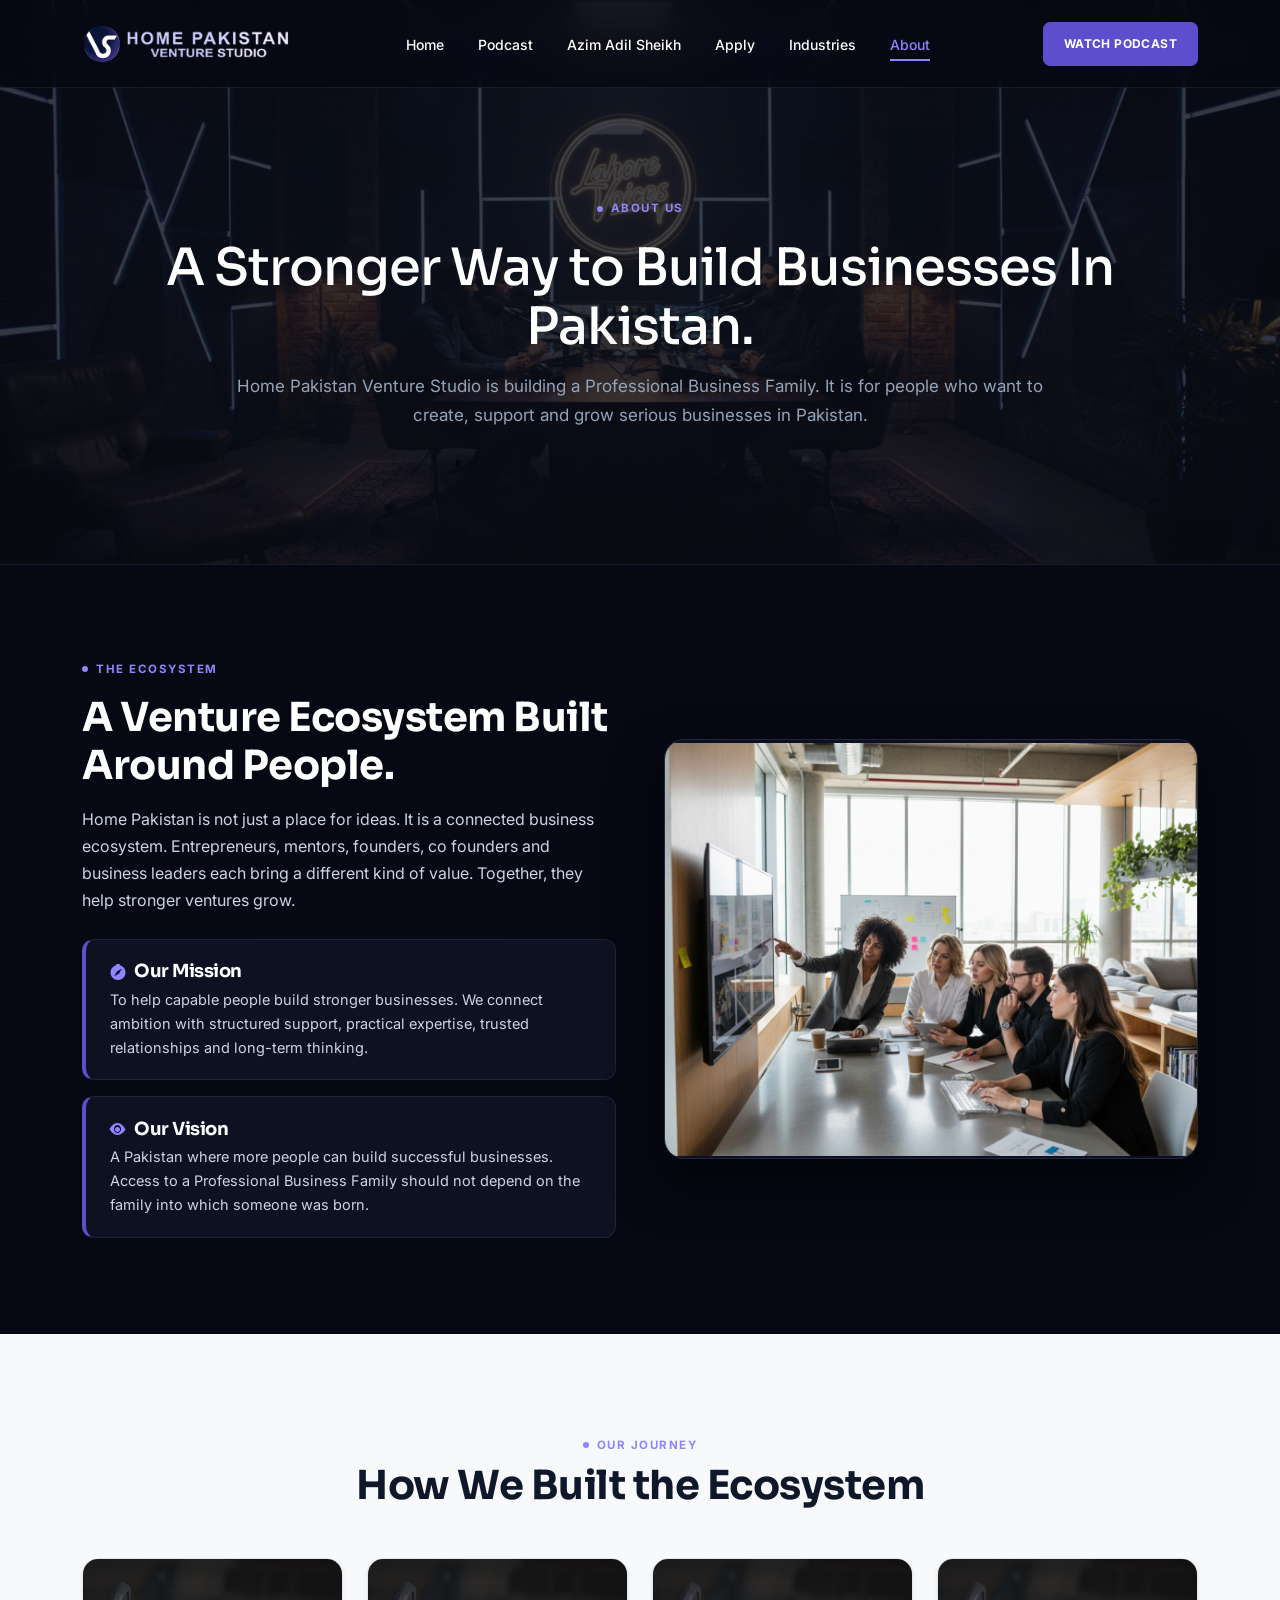
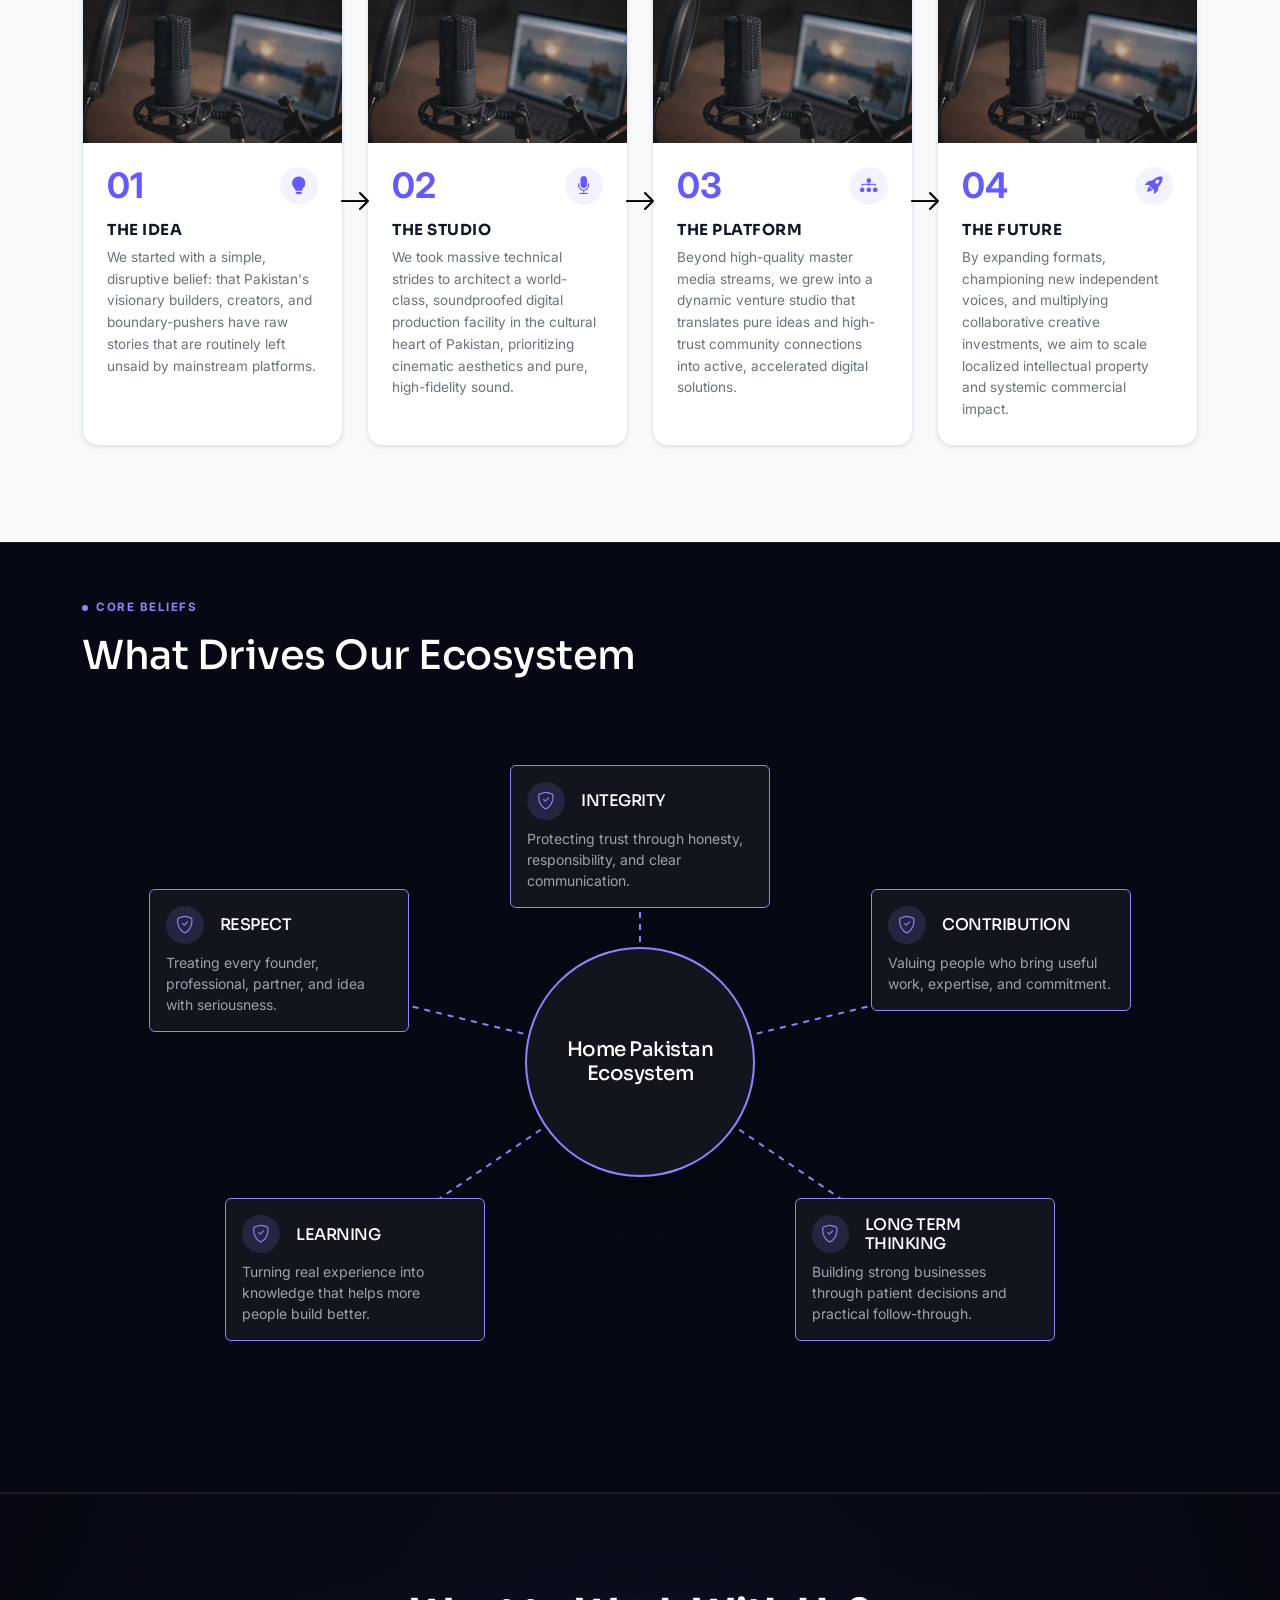
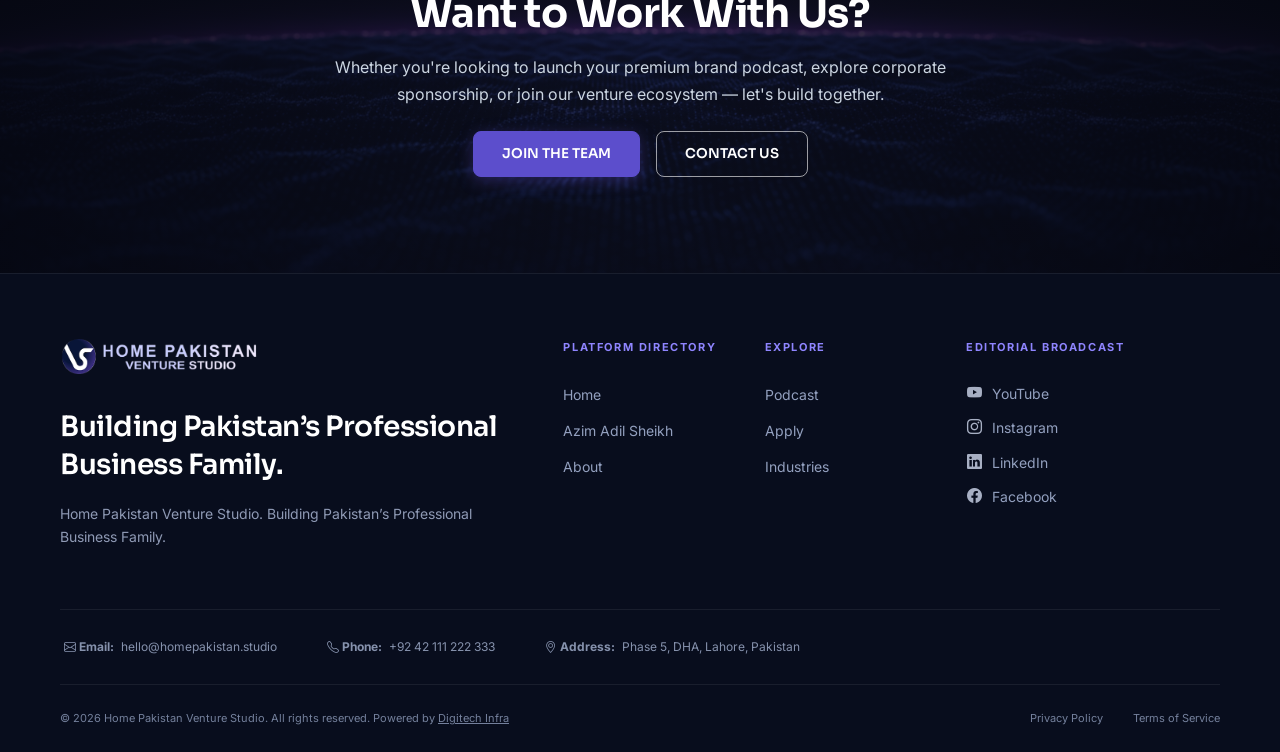
==== commit 049cd638: "Added arrows in the step cards" ====
--- a/about.html
+++ b/about.html
@@ -145,13 +145,12 @@
       </div>
 
       <div class="journey-flow-wrapper">
-        <div class="row row-cols-lg-4 row-cols-md-2 row-cols-1 g-3 justify-content-center align-items-stretch position-relative">
+        <div class="row row-cols-lg-4 row-cols-1 g-4 justify-content-center align-items-stretch position-relative">
 
           <!-- STEP 01: THE IDEA -->
           <div class="col journey-col">
             <div class="journey-card card h-100 rounded-4 bg-white overflow-hidden shadow-sm position-relative">
-              <img src="images/test.png" class="card-img-top journey-card-img object-fit-cover"
-                alt="The Idea">
+              <img src="images/test.png" class="card-img-top journey-card-img object-fit-cover" alt="The Idea">
               <div class="card-body p-4 d-flex flex-column">
                 <div class="d-flex align-items-center justify-content-between mb-3">
                   <span class="journey-number fw-bold">01</span>
@@ -164,21 +163,17 @@
                   We started with a simple, disruptive belief: that Pakistan's visionary builders, creators, and
                   boundary-pushers have raw stories that are routinely left unsaid by mainstream platforms.
                 </p>
-               
-              </div>
-              <div class="card-footer">
-                <p class="journey-steps card-text small inter-700 ">
-                  Step 1 out of 4
-                </p>
-              </div>
-            </div>
-          </div>
+
+              </div>
+            </div>
+            <span class="journey-step-arrow" aria-hidden="true"><i class="bi bi-arrow-right"></i></span>
+          </div>
+
 
           <!-- STEP 02: THE STUDIO -->
           <div class="col journey-col">
             <div class="journey-card card h-100 rounded-4 bg-white overflow-hidden shadow-sm position-relative">
-              <img src="images/test.png" class="card-img-top journey-card-img object-fit-cover"
-                alt="The Studio">
+              <img src="images/test.png" class="card-img-top journey-card-img object-fit-cover" alt="The Studio">
               <div class="card-body p-4 d-flex flex-column">
                 <div class="d-flex align-items-center justify-content-between mb-3">
                   <span class="journey-number fw-bold">02</span>
@@ -192,19 +187,14 @@
                   in the cultural heart of Pakistan, prioritizing cinematic aesthetics and pure, high-fidelity sound.
                 </p>
               </div>
-              <div class="card-footer">
-                <p class="journey-steps card-text small inter-700 ">
-                  Step 2 out of 4
-                </p>
-              </div>
-            </div>
+            </div>
+            <span class="journey-step-arrow" aria-hidden="true"><i class="bi bi-arrow-right"></i></span>
           </div>
 
           <!-- STEP 03: THE PLATFORM -->
           <div class="col journey-col">
             <div class="journey-card card h-100 rounded-4 bg-white overflow-hidden shadow-sm position-relative">
-              <img src="images/test.png" class="card-img-top journey-card-img object-fit-cover"
-                alt="The Platform">
+              <img src="images/test.png" class="card-img-top journey-card-img object-fit-cover" alt="The Platform">
               <div class="card-body p-4 d-flex flex-column">
                 <div class="d-flex align-items-center justify-content-between mb-3">
                   <span class="journey-number fw-bold">03</span>
@@ -217,21 +207,16 @@
                   Beyond high-quality master media streams, we grew into a dynamic venture studio that translates pure
                   ideas and high-trust community connections into active, accelerated digital solutions.
                 </p>
-                
-              </div>
-              <div class="card-footer">
-                <p class="journey-steps card-text small inter-700 ">
-                  Step 3 out of 4
-                </p>
-              </div>
-            </div>
+
+              </div>
+            </div>
+            <span class="journey-step-arrow" aria-hidden="true"><i class="bi bi-arrow-right"></i></span>
           </div>
 
           <!-- STEP 04: THE FUTURE -->
           <div class="col journey-col">
             <div class="journey-card card h-100 rounded-4 bg-white overflow-hidden shadow-sm position-relative">
-              <img src="images/test.png" class="card-img-top journey-card-img object-fit-cover"
-                alt="The Future">
+              <img src="images/test.png" class="card-img-top journey-card-img object-fit-cover" alt="The Future">
               <div class="card-body p-4 d-flex flex-column">
                 <div class="d-flex align-items-center justify-content-between mb-3">
                   <span class="journey-number fw-bold">04</span>
@@ -243,11 +228,6 @@
                 <p class="journey-step-text card-text text-secondary small mb-0">
                   By expanding formats, championing new independent voices, and multiplying collaborative creative
                   investments, we aim to scale localized intellectual property and systemic commercial impact.
-                </p>
-              </div>
-              <div class="card-footer">
-                <p class="journey-steps card-text small inter-700 ">
-                  Step 4 out of 4
                 </p>
               </div>
             </div>
--- a/about.css
+++ b/about.css
@@ -238,6 +238,54 @@
   font-size: 0.85rem;
 }
 
+/* =========================================
+   JOURNEY ARROWS (cards ko connect karne wale)
+========================================= */
+
+/* Arrow ko card ke bahar rakhne ke liye column ko positioning context dein */
+.journey-col {
+  position: relative;
+}
+
+/* Default (mobile): card ke neeche beech mein, neeche ki taraf */
+.journey-step-arrow {
+  position: absolute;
+  z-index: 10;
+  left: 50%;
+  top: calc(100% + 8px);
+  transform: translate(-50%, -50%);
+  width: 34px;
+  height: 34px;
+  display: grid;
+  place-items: center;
+  /* background: #ffffff;
+  border: 1px solid #635bff; */
+  border-radius: 50%;
+  color: black;
+  font-size: 32px;
+  /* box-shadow: 0 4px 10px rgba(99, 91, 255, 0.15); */
+}
+
+.journey-step-arrow i {
+  display: block;
+  line-height: 1;
+  transform: rotate(90deg);
+}
+
+/* Desktop (4 cards): do cards ke beech gap mein, dayen taraf */
+@media (min-width: 992px) {
+  .journey-step-arrow {
+    top: 50%;
+    left: auto;
+    right: -17px;
+    transform: translateY(-50%);
+  }
+
+  .journey-step-arrow i {
+    transform: none;
+  }
+}
+
 /* ==========================================================================
    4. Core Values Section (Screenshot 2 - Dark Cards)
    ========================================================================== */
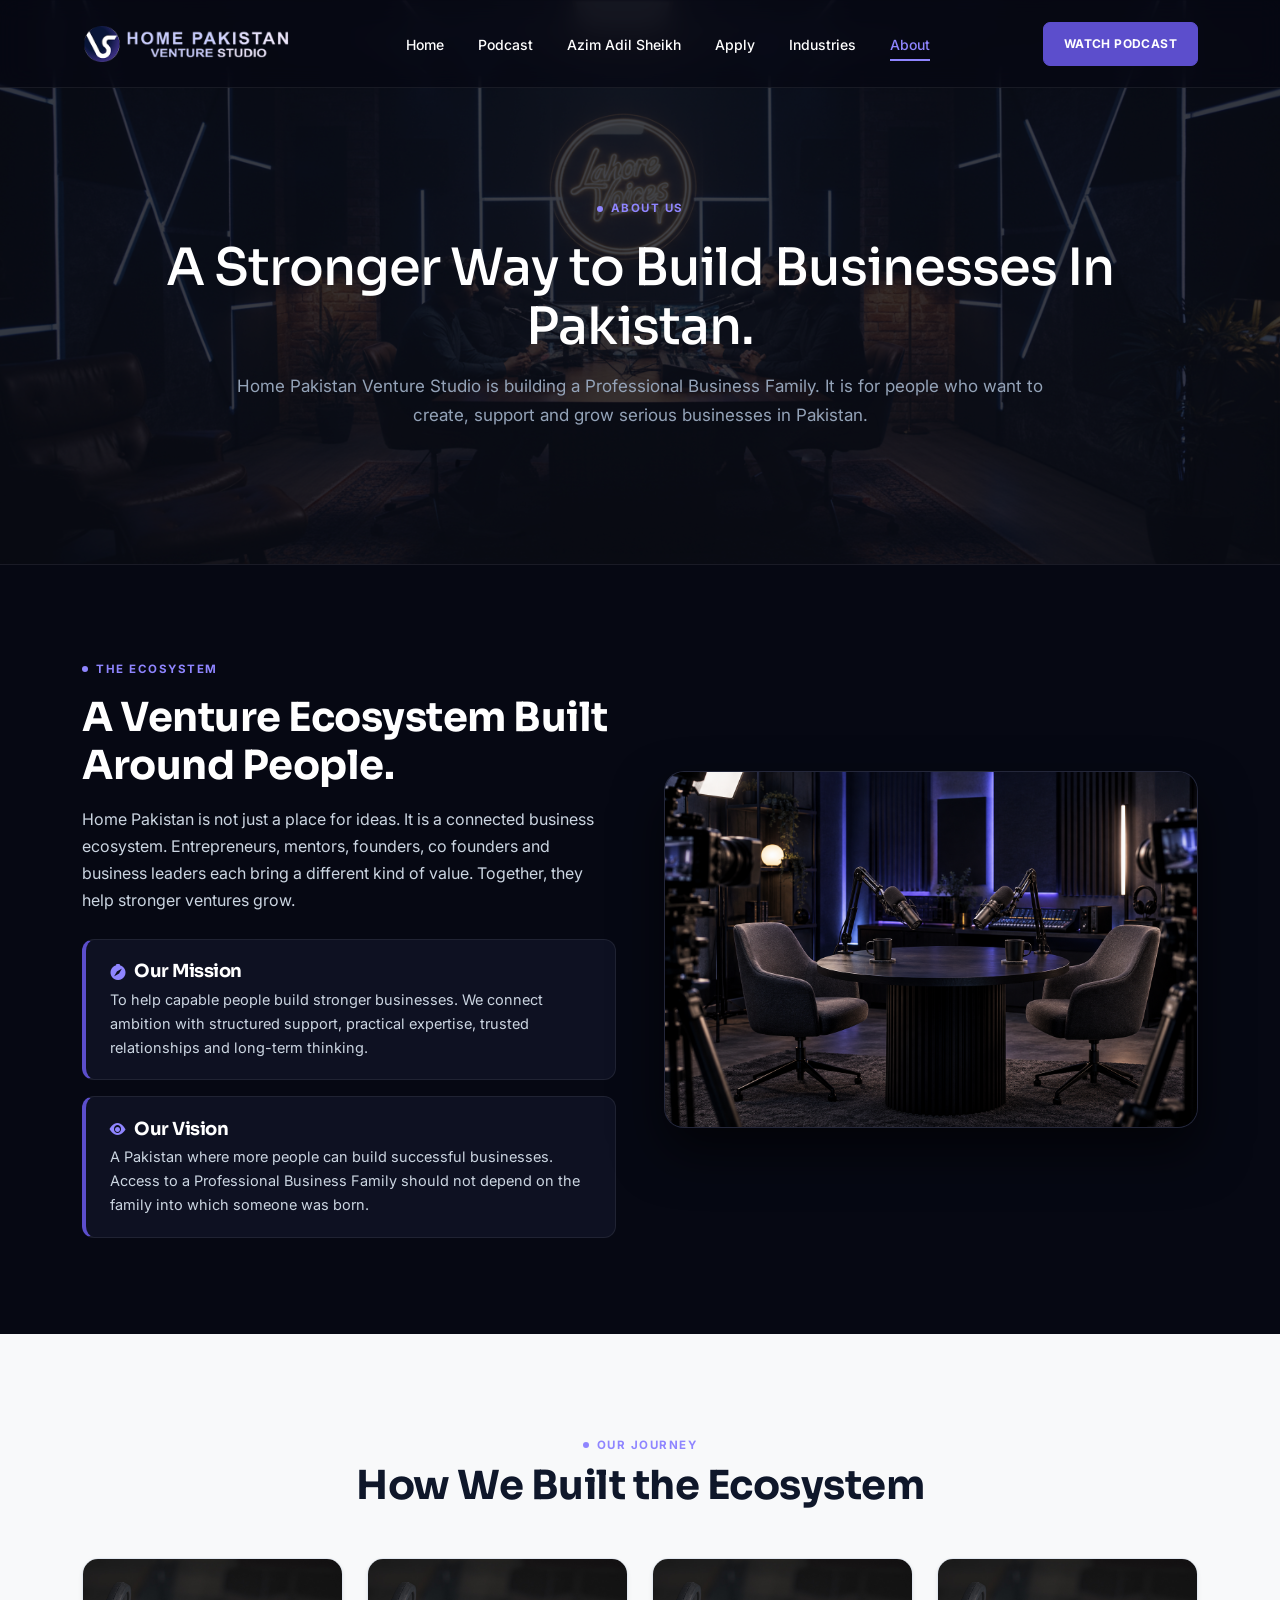
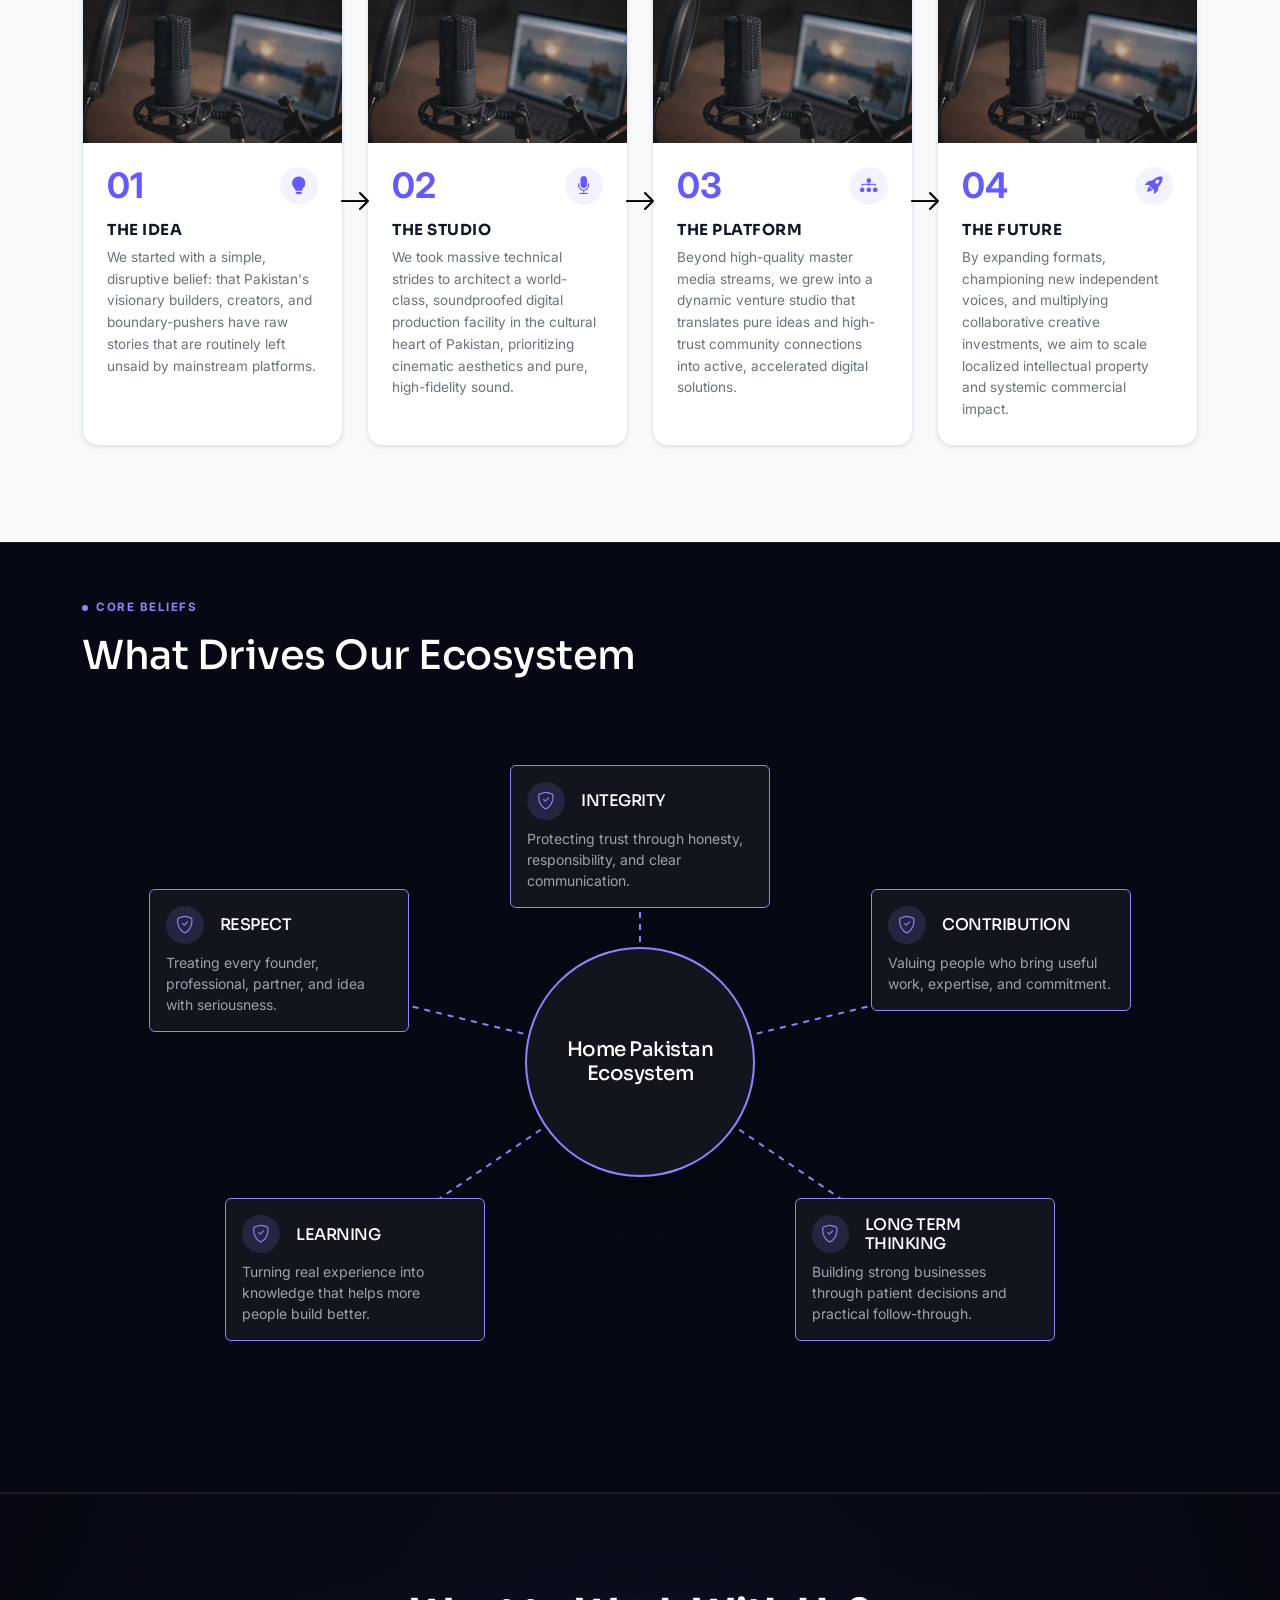
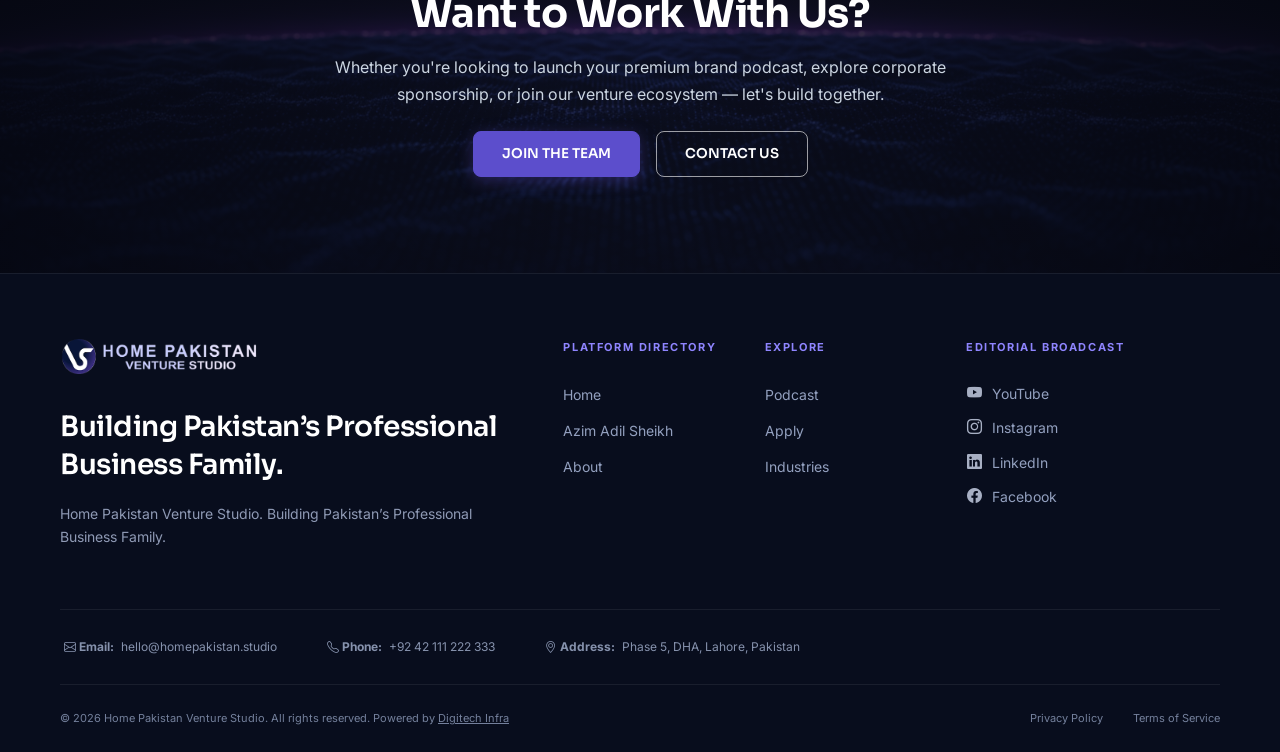
==== commit e030ed16: "Added arrows in the step cards" ====
--- a/about.html
+++ b/about.html
@@ -121,7 +121,7 @@
         <div class="col-12 col-lg-6">
           <div class="ecosystem-photo-frame">
             <!-- src empty as instructed; fallback placeholder displayed until user adds asset -->
-            <img src="./images/aboutSection.png " alt="Home Pakistan Venture Team in Studio"
+            <img src="./images/azim-profile-podcast-studio.png " alt="Home Pakistan Venture Team in Studio"
               class="w-100 h-100 object-fit-cover"
               onerror="this.style.display='none'; this.parentElement.innerHTML='<div class=\'team-photo-placeholder\'><i class=\'bi bi-people fs-1 mb-3 text-purple-accent\'></i><span class=\'fw-semibold text-white mb-1\'>Ecosystem & Team Strategy Image</span><span class=\'small text-muted\'>Add your image src in about.html</span></div>';">
           </div>
@@ -243,7 +243,7 @@
        4. CORE VALUES SECTION
        ========================================================================== -->
   <section class="about-values-section py-2" id="valuesSection">
-    <div class="container py-lg-5">
+    <div class="container py-5">
       <div class="d-flex align-items-center gap-2 mb-3">
         <span class="eyebrow-dot"></span>
         <span class="text-uppercase fw-bold eyebrow-tag">CORE BELIEFS</span>
--- a/about.css
+++ b/about.css
@@ -128,8 +128,8 @@
   border: 1px solid rgba(255, 255, 255, 0.1);
   background-color: #0b0f24;
   box-shadow: 0 24px 50px rgba(0, 0, 0, 0.6);
-  min-height: 420px;
-  height: 100%;
+  /* min-height: 420px;
+  height: 100%; */
   display: flex;
   align-items: center;
   justify-content: center;
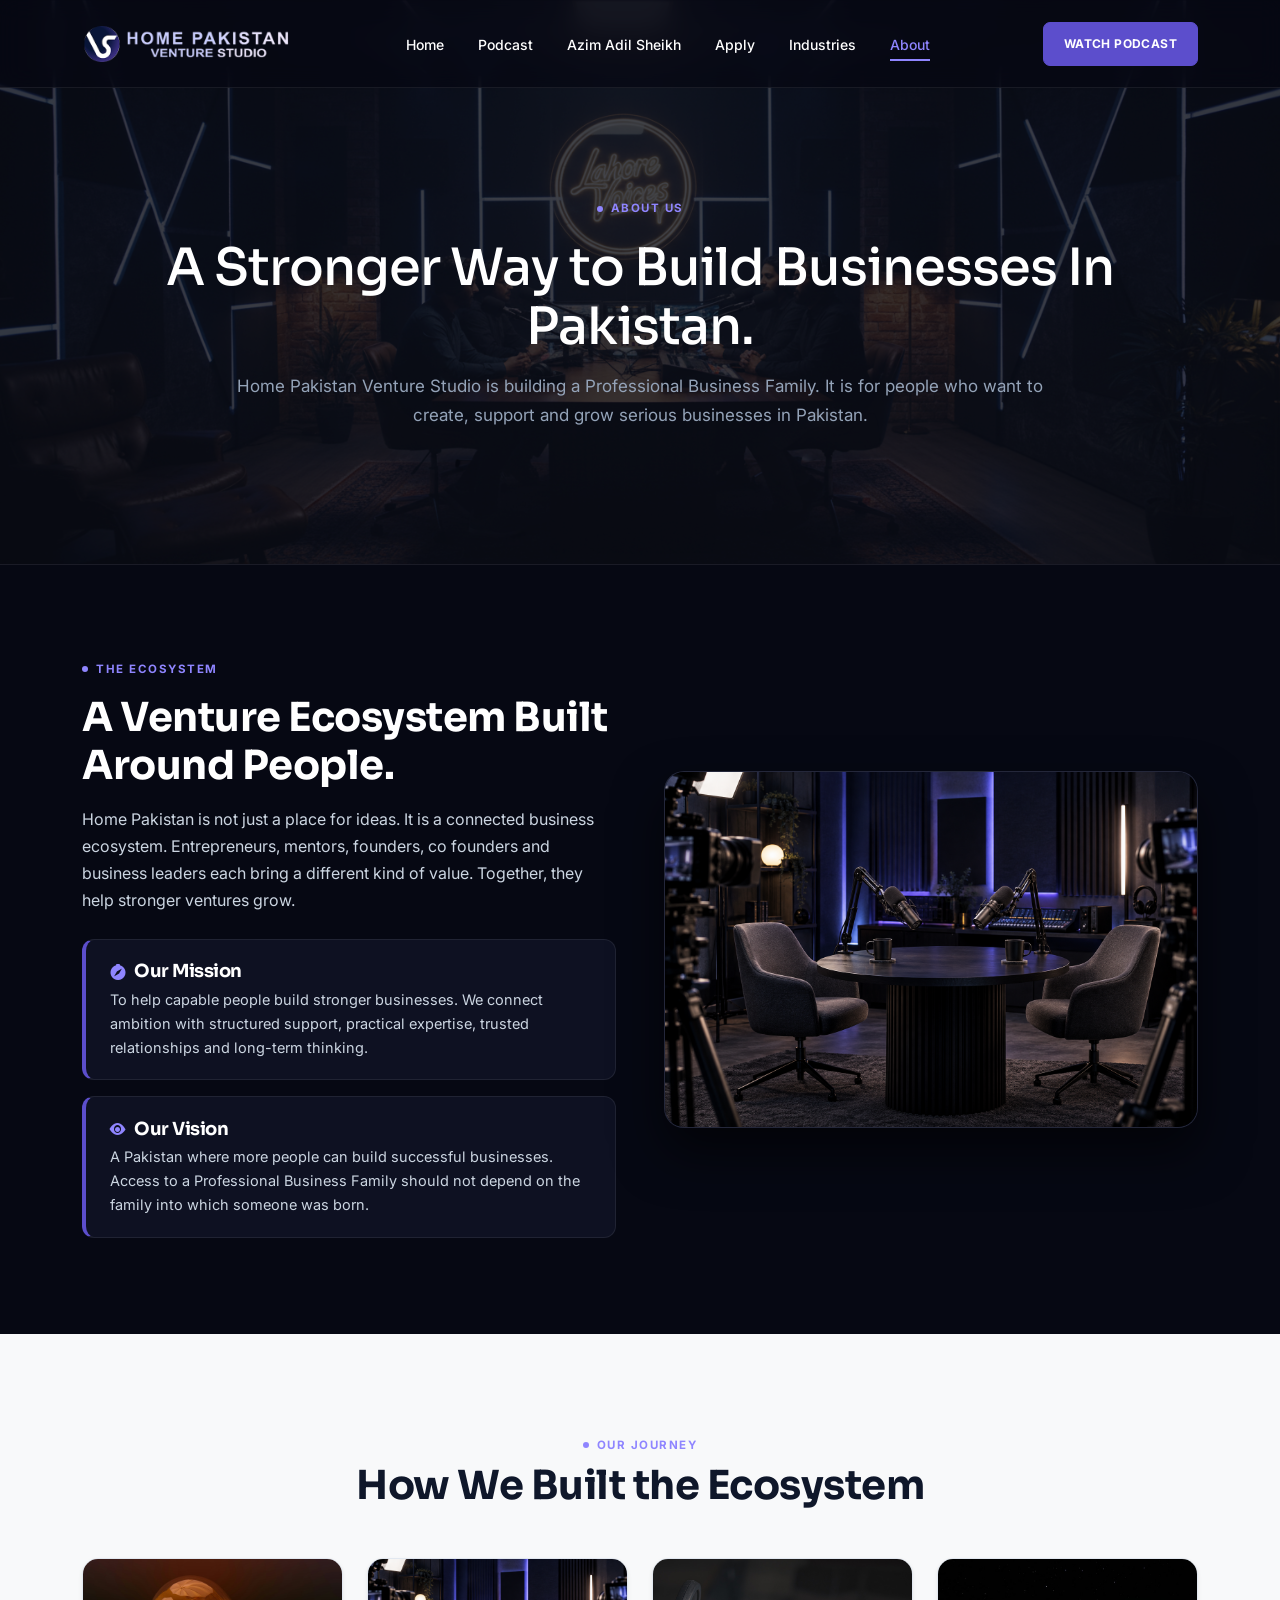
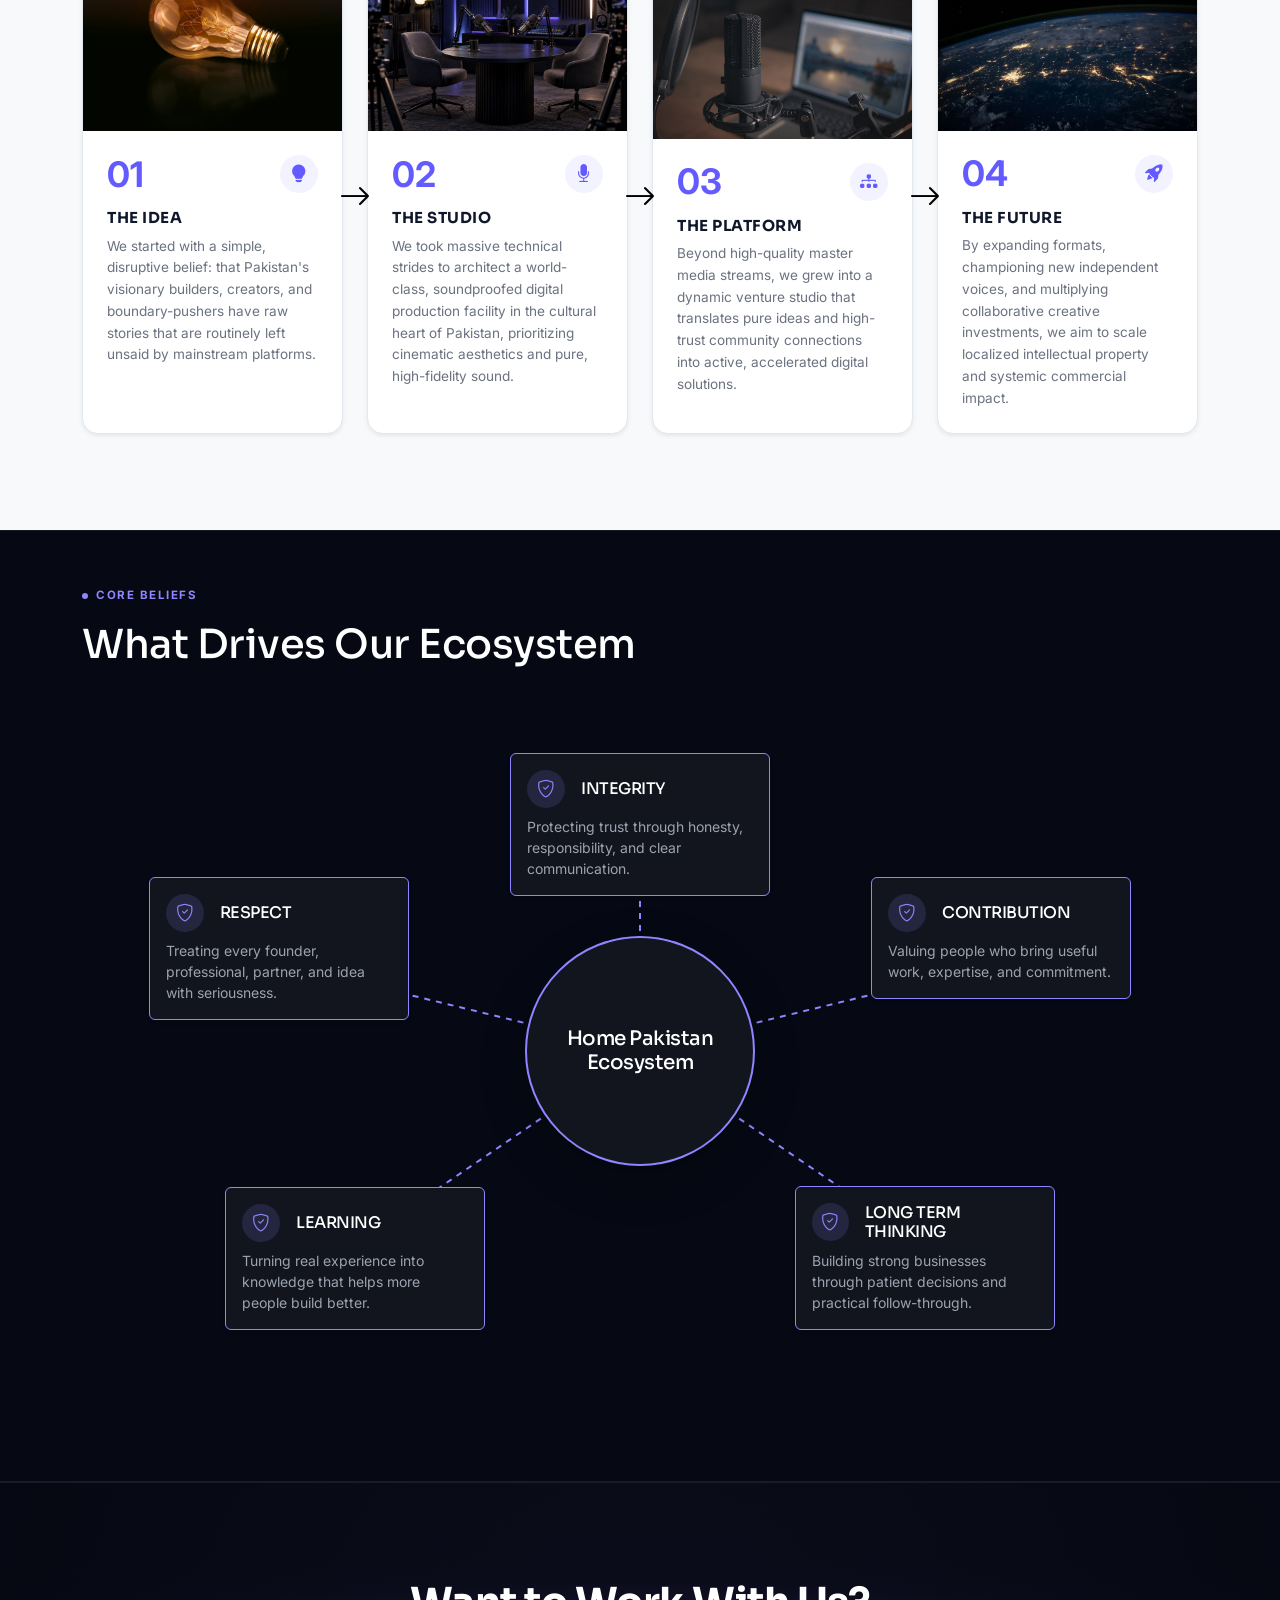
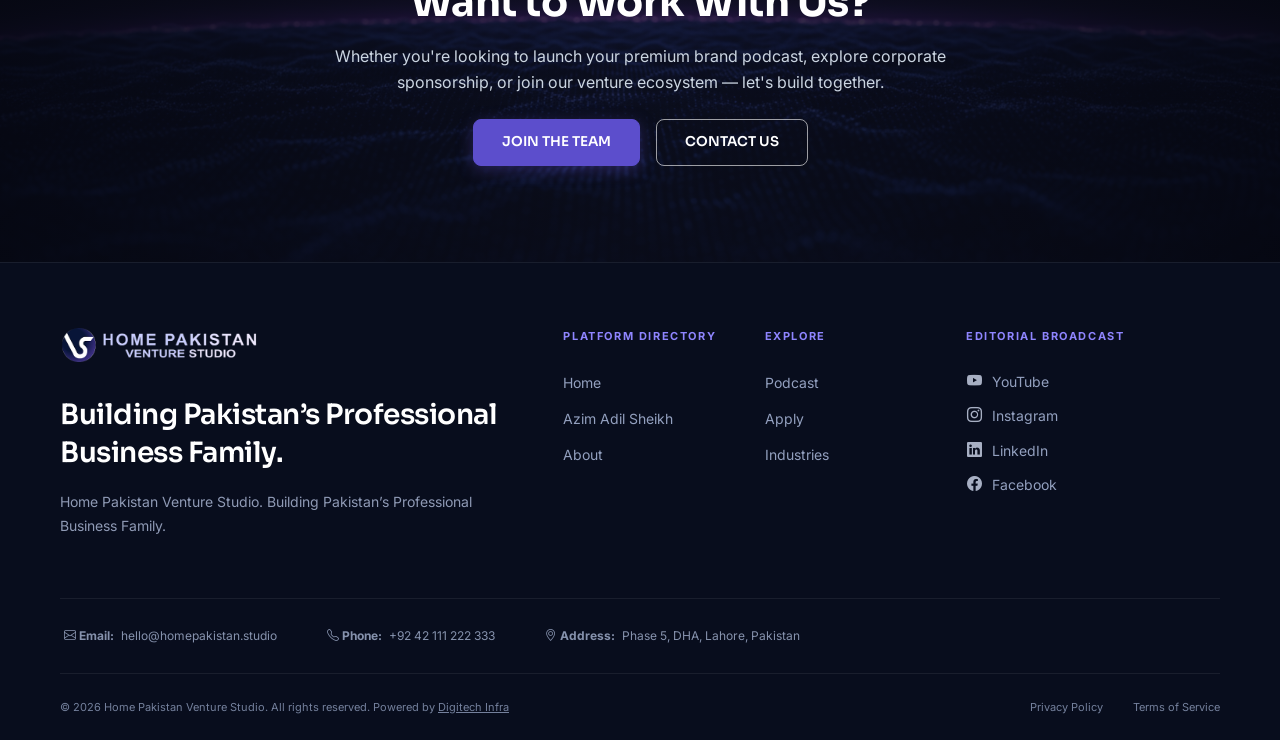
==== commit cdca0d2d: "Added pics in journey cards" ====
--- a/about.html
+++ b/about.html
@@ -122,8 +122,7 @@
           <div class="ecosystem-photo-frame">
             <!-- src empty as instructed; fallback placeholder displayed until user adds asset -->
             <img src="./images/azim-profile-podcast-studio.png " alt="Home Pakistan Venture Team in Studio"
-              class="w-100 h-100 object-fit-cover"
-              onerror="this.style.display='none'; this.parentElement.innerHTML='<div class=\'team-photo-placeholder\'><i class=\'bi bi-people fs-1 mb-3 text-purple-accent\'></i><span class=\'fw-semibold text-white mb-1\'>Ecosystem & Team Strategy Image</span><span class=\'small text-muted\'>Add your image src in about.html</span></div>';">
+              class="w-100 h-100 object-fit-cover">
           </div>
         </div>
 
@@ -150,7 +149,7 @@
           <!-- STEP 01: THE IDEA -->
           <div class="col journey-col">
             <div class="journey-card card h-100 rounded-4 bg-white overflow-hidden shadow-sm position-relative">
-              <img src="images/test.png" class="card-img-top journey-card-img object-fit-cover" alt="The Idea">
+              <img src="images/journey-idea.jpg" class="card-img-top journey-card-img object-fit-cover" alt="The Idea">
               <div class="card-body p-4 d-flex flex-column">
                 <div class="d-flex align-items-center justify-content-between mb-3">
                   <span class="journey-number fw-bold">01</span>
@@ -173,7 +172,7 @@
           <!-- STEP 02: THE STUDIO -->
           <div class="col journey-col">
             <div class="journey-card card h-100 rounded-4 bg-white overflow-hidden shadow-sm position-relative">
-              <img src="images/test.png" class="card-img-top journey-card-img object-fit-cover" alt="The Studio">
+              <img src="images/azim-profile-podcast-studio.png" class="card-img-top journey-card-img object-fit-cover" alt="The Studio">
               <div class="card-body p-4 d-flex flex-column">
                 <div class="d-flex align-items-center justify-content-between mb-3">
                   <span class="journey-number fw-bold">02</span>
@@ -216,7 +215,7 @@
           <!-- STEP 04: THE FUTURE -->
           <div class="col journey-col">
             <div class="journey-card card h-100 rounded-4 bg-white overflow-hidden shadow-sm position-relative">
-              <img src="images/test.png" class="card-img-top journey-card-img object-fit-cover" alt="The Future">
+              <img src="images/future-journey-image.jpg" class="card-img-top journey-card-img object-fit-cover" alt="The Future">
               <div class="card-body p-4 d-flex flex-column">
                 <div class="d-flex align-items-center justify-content-between mb-3">
                   <span class="journey-number fw-bold">04</span>
--- a/about.css
+++ b/about.css
@@ -199,7 +199,7 @@
 
 /* Image Fit & Height */
 .journey-card .journey-card-img {
-  height: auto;
+  max-height: 180px;
   width: 100%;
 }
 
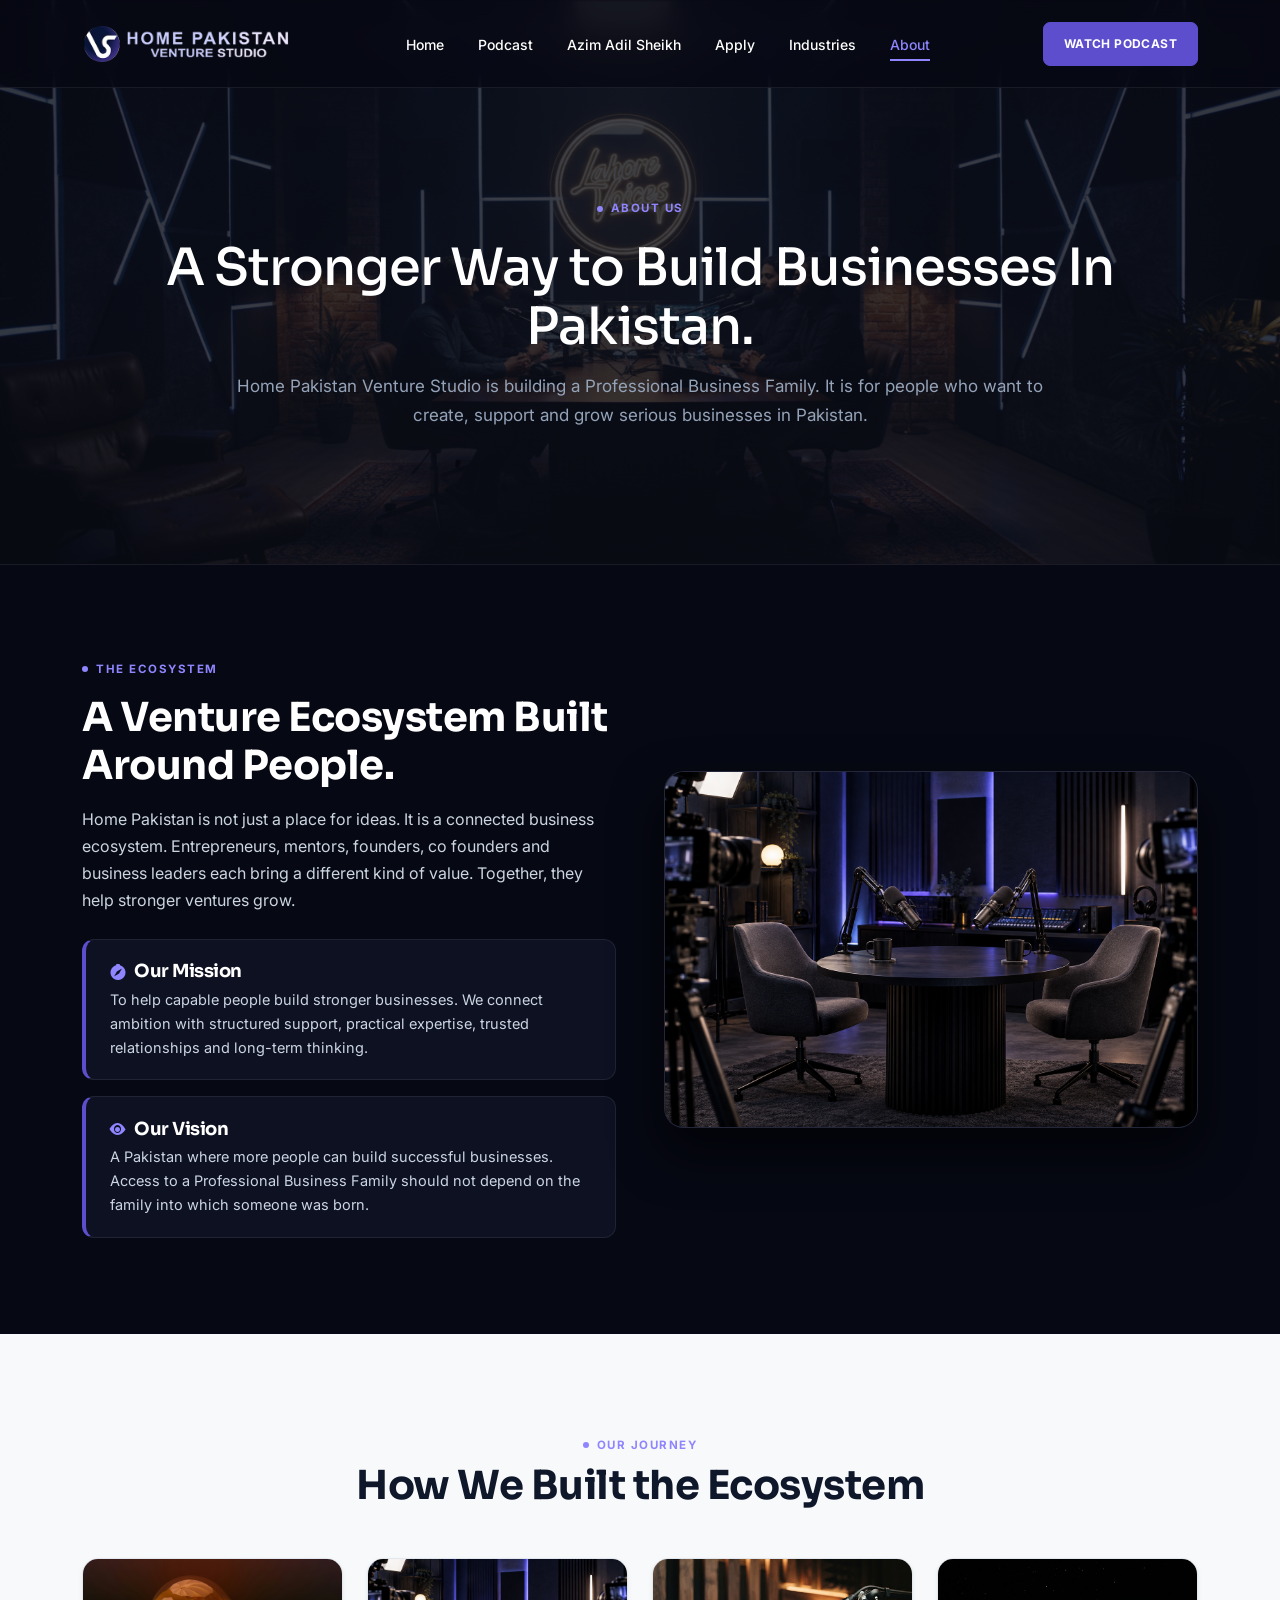
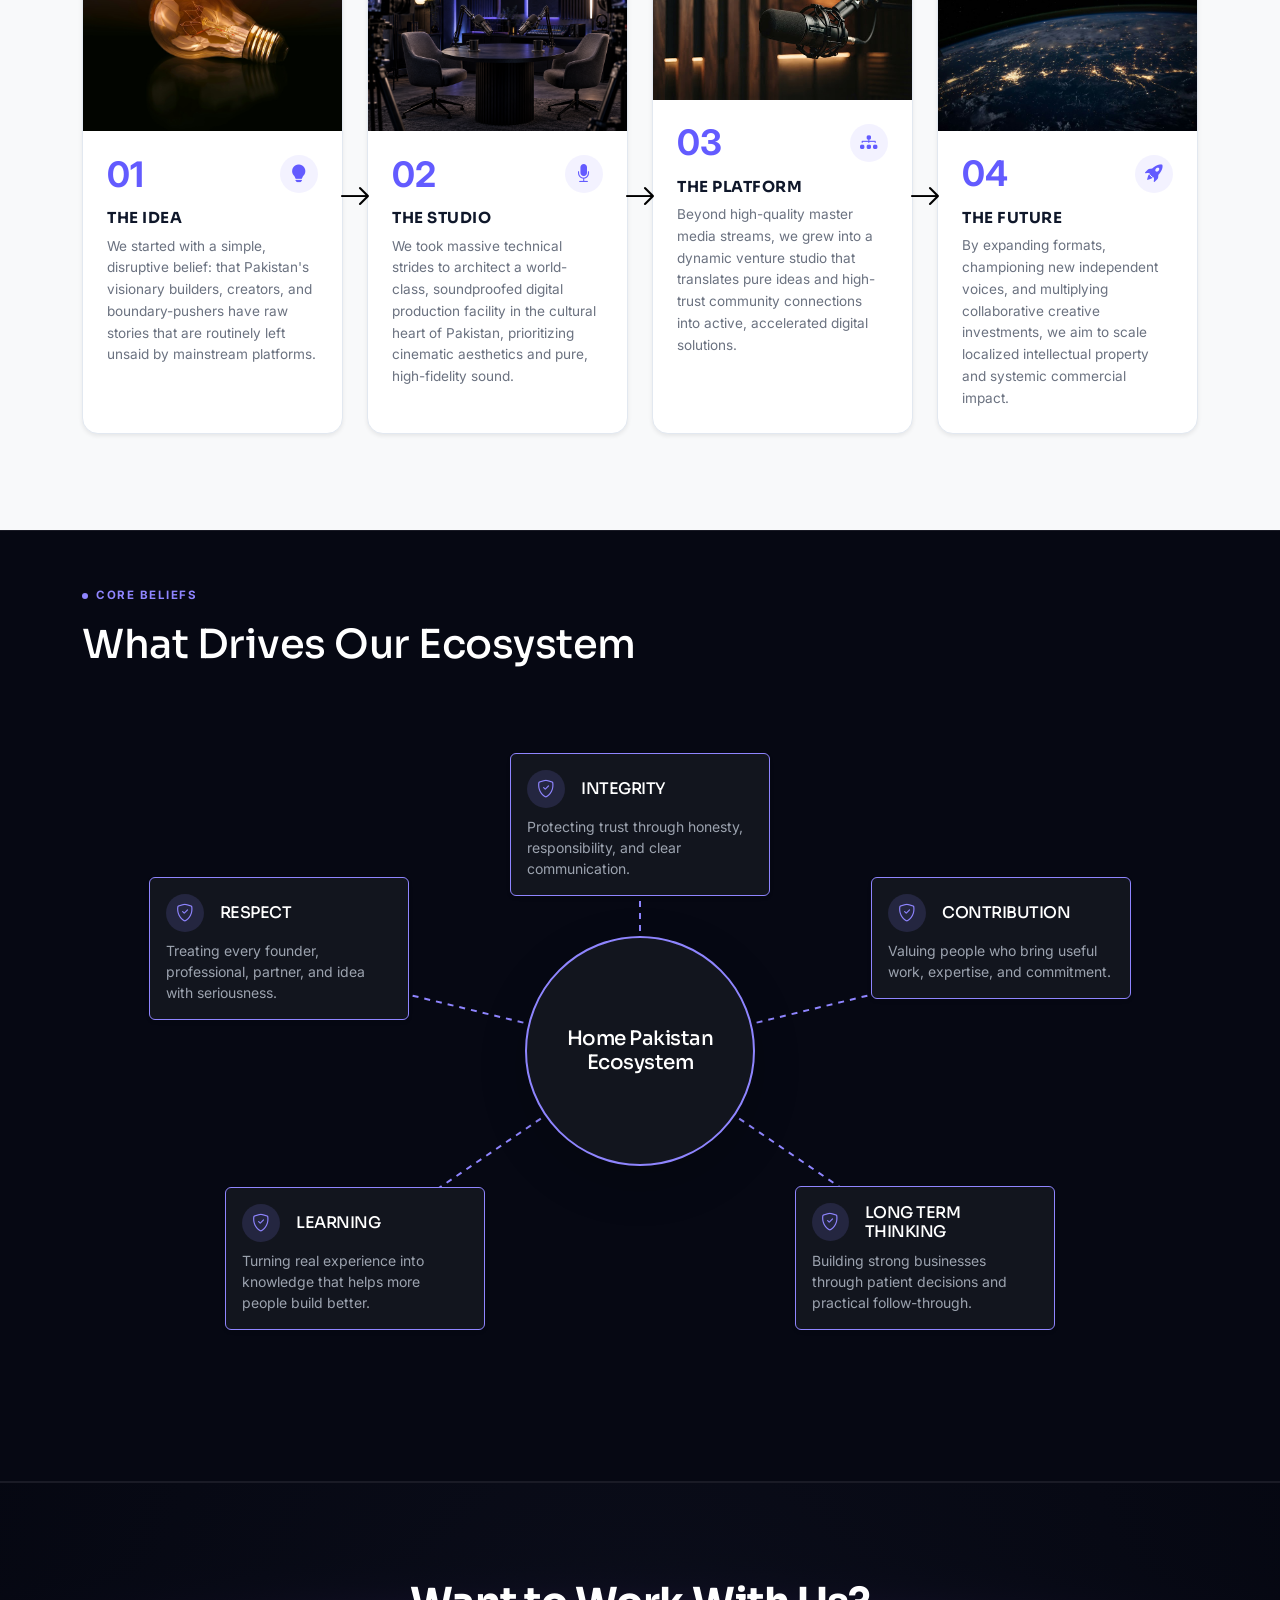
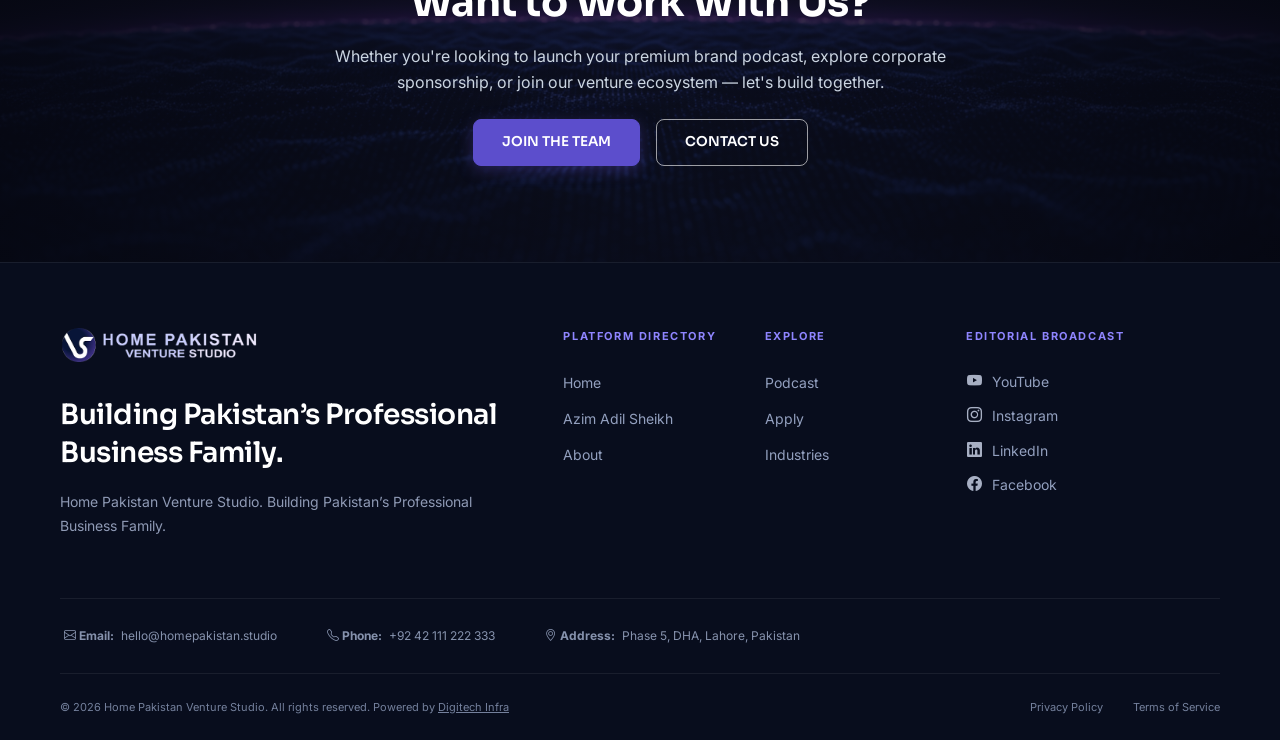
==== commit 533ff119: "Added pics in journey cards" ====
--- a/about.html
+++ b/about.html
@@ -193,7 +193,7 @@
           <!-- STEP 03: THE PLATFORM -->
           <div class="col journey-col">
             <div class="journey-card card h-100 rounded-4 bg-white overflow-hidden shadow-sm position-relative">
-              <img src="images/test.png" class="card-img-top journey-card-img object-fit-cover" alt="The Platform">
+              <img src="images/gallery-mic-closeup.png" class="card-img-top journey-card-img object-fit-cover" alt="The Platform">
               <div class="card-body p-4 d-flex flex-column">
                 <div class="d-flex align-items-center justify-content-between mb-3">
                   <span class="journey-number fw-bold">03</span>
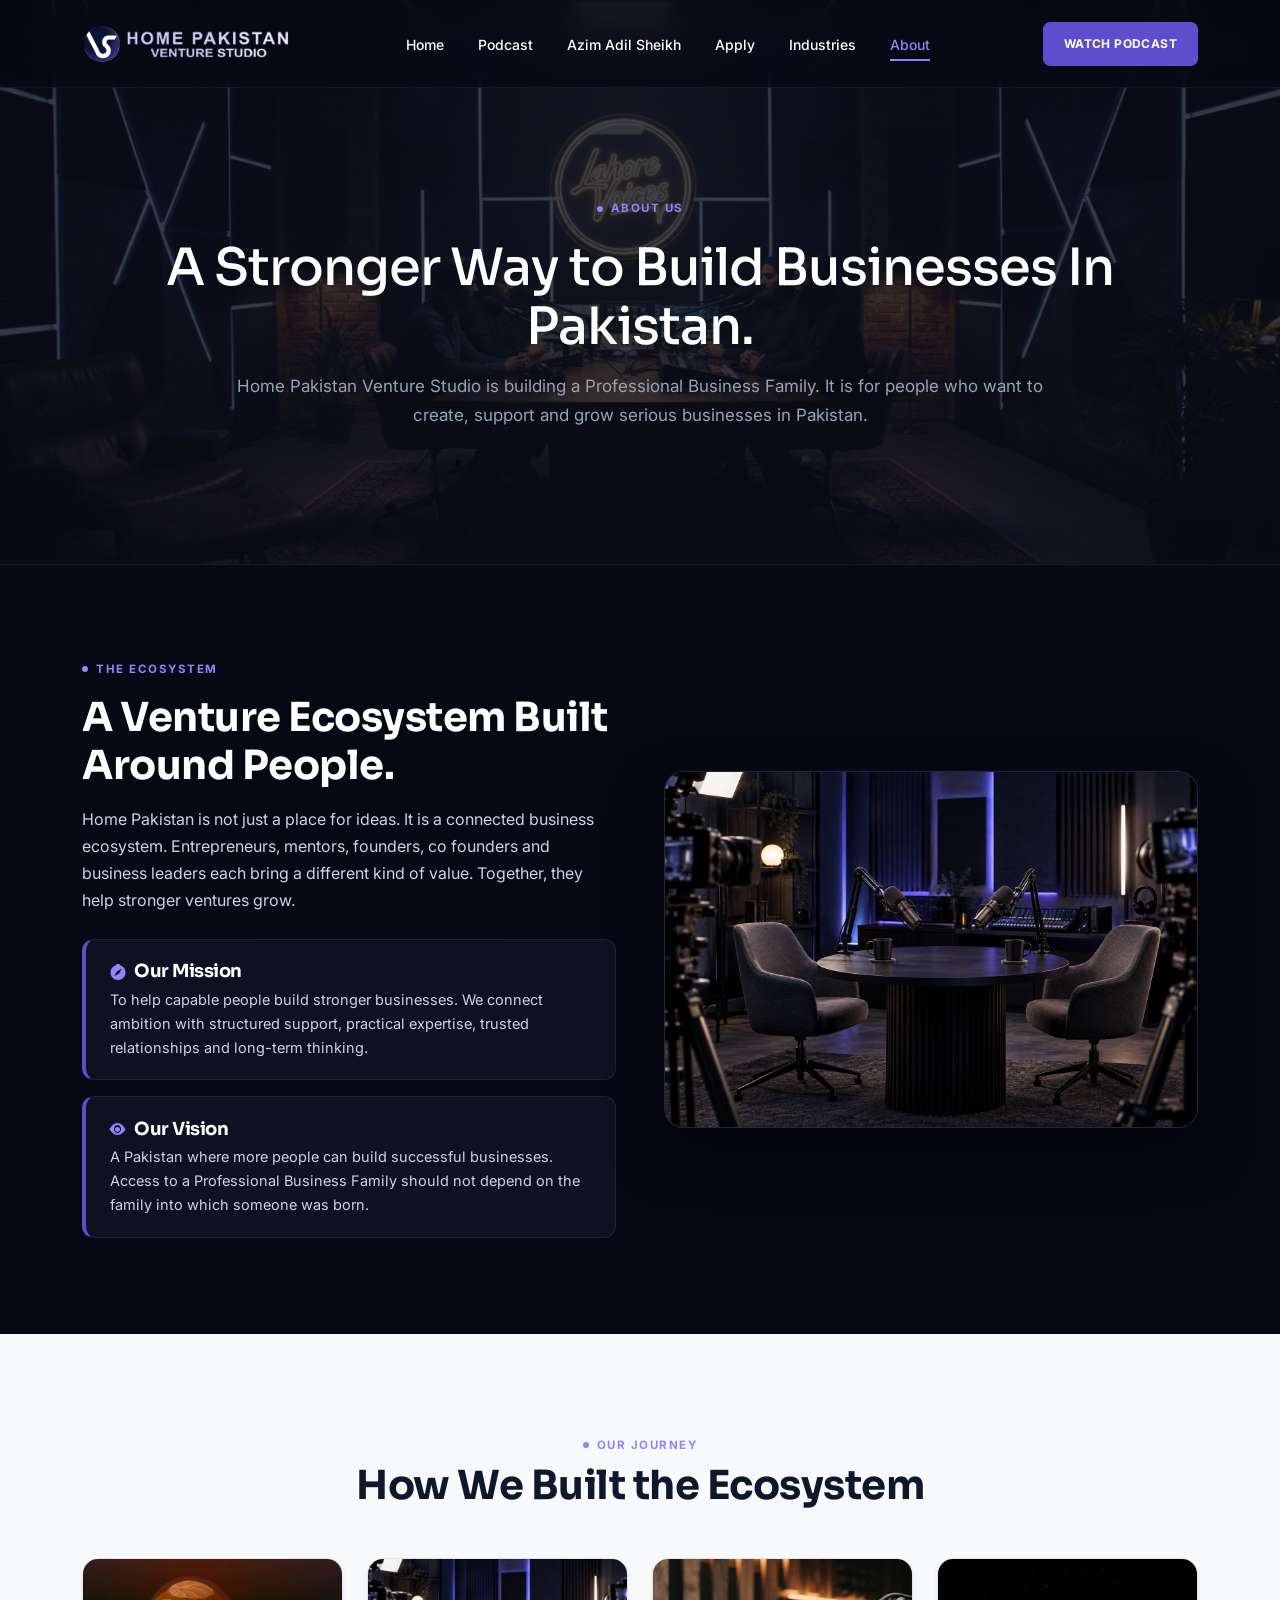
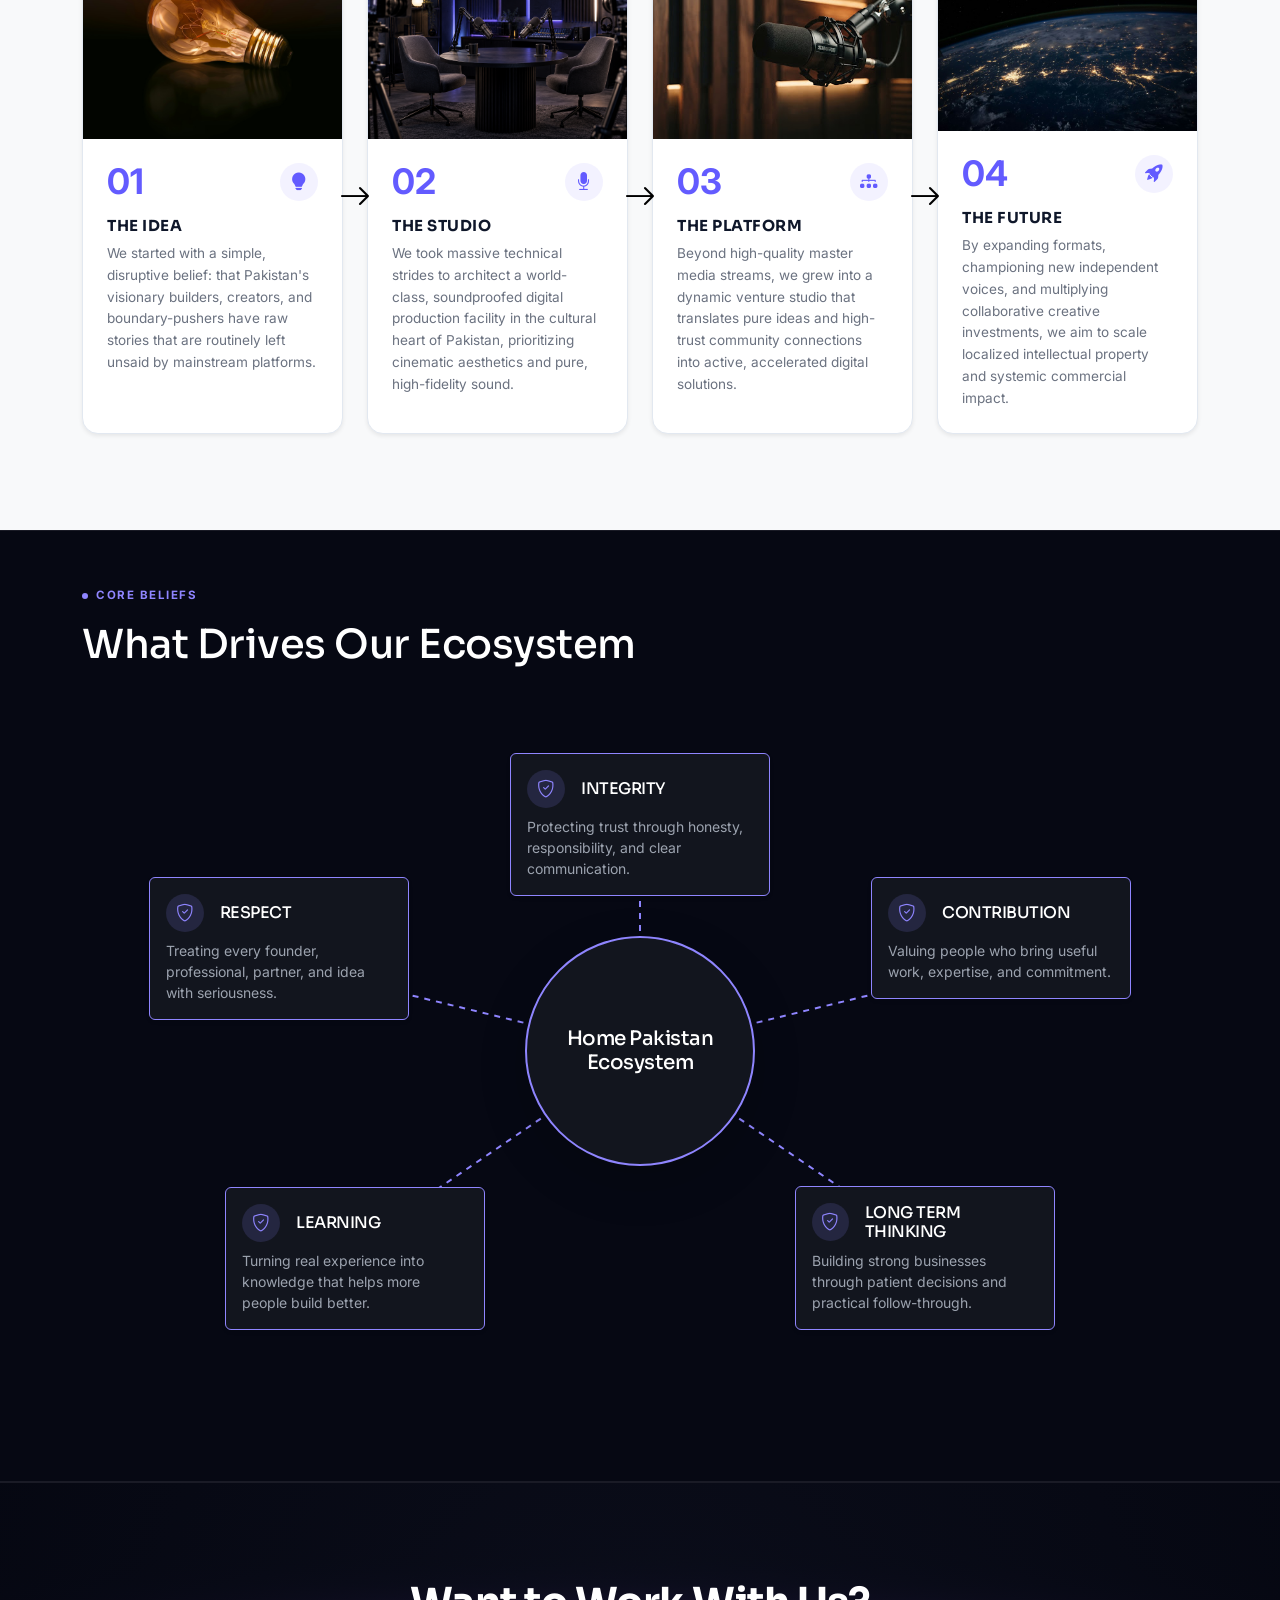
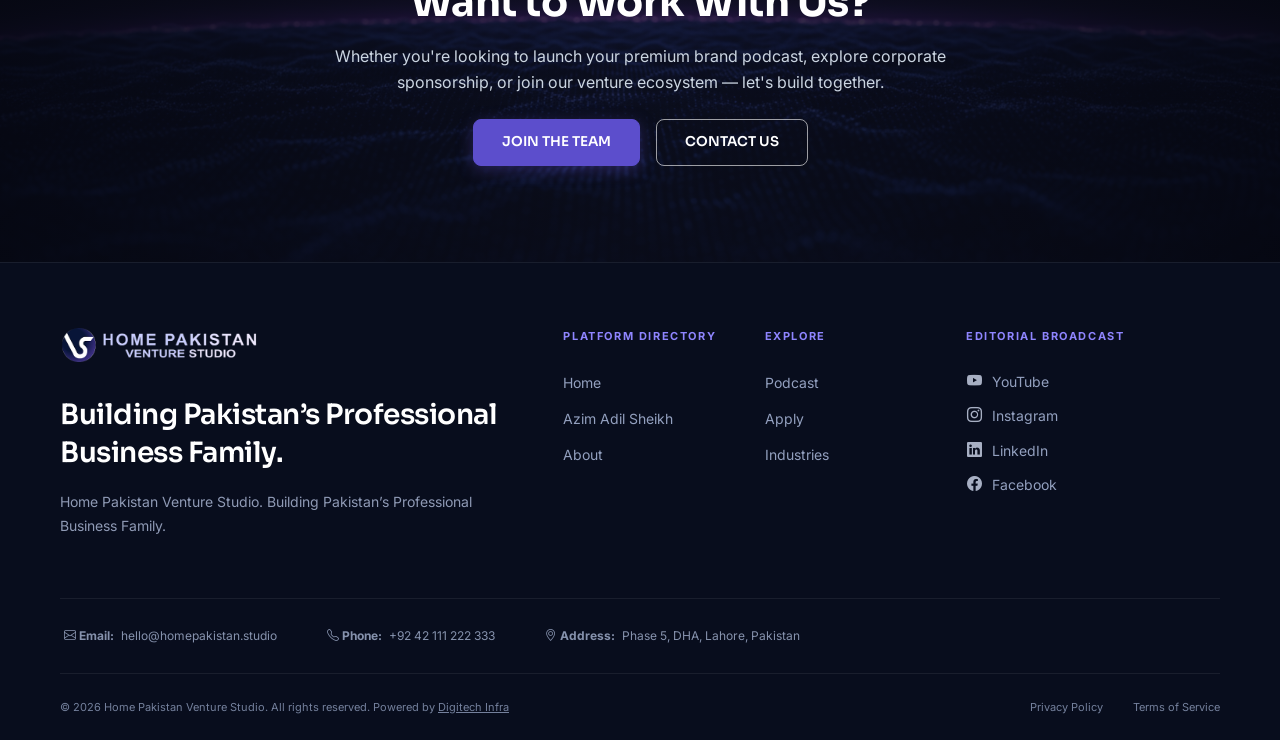
==== commit fc8ef7f5: "Added pics in journey cards" ====
--- a/about.html
+++ b/about.html
@@ -149,7 +149,7 @@
           <!-- STEP 01: THE IDEA -->
           <div class="col journey-col">
             <div class="journey-card card h-100 rounded-4 bg-white overflow-hidden shadow-sm position-relative">
-              <img src="images/journey-idea.jpg" class="card-img-top journey-card-img object-fit-cover" alt="The Idea">
+              <img src="images/journey-idea.jpg" class="card-img-top journey-card-img h-100 w-100 object-fit-cover" alt="The Idea">
               <div class="card-body p-4 d-flex flex-column">
                 <div class="d-flex align-items-center justify-content-between mb-3">
                   <span class="journey-number fw-bold">01</span>
@@ -172,7 +172,7 @@
           <!-- STEP 02: THE STUDIO -->
           <div class="col journey-col">
             <div class="journey-card card h-100 rounded-4 bg-white overflow-hidden shadow-sm position-relative">
-              <img src="images/azim-profile-podcast-studio.png" class="card-img-top journey-card-img object-fit-cover" alt="The Studio">
+              <img src="images/azim-profile-podcast-studio.png" class="card-img-top journey-card-img h-100 w-100 object-fit-cover" alt="The Studio">
               <div class="card-body p-4 d-flex flex-column">
                 <div class="d-flex align-items-center justify-content-between mb-3">
                   <span class="journey-number fw-bold">02</span>
@@ -193,7 +193,7 @@
           <!-- STEP 03: THE PLATFORM -->
           <div class="col journey-col">
             <div class="journey-card card h-100 rounded-4 bg-white overflow-hidden shadow-sm position-relative">
-              <img src="images/gallery-mic-closeup.png" class="card-img-top journey-card-img object-fit-cover" alt="The Platform">
+              <img src="images/gallery-mic-closeup.png" class="card-img-top h-100 w-100 journey-card-img object-fit-cover" alt="The Platform">
               <div class="card-body p-4 d-flex flex-column">
                 <div class="d-flex align-items-center justify-content-between mb-3">
                   <span class="journey-number fw-bold">03</span>
@@ -215,7 +215,7 @@
           <!-- STEP 04: THE FUTURE -->
           <div class="col journey-col">
             <div class="journey-card card h-100 rounded-4 bg-white overflow-hidden shadow-sm position-relative">
-              <img src="images/future-journey-image.jpg" class="card-img-top journey-card-img object-fit-cover" alt="The Future">
+              <img src="images/future-journey-image.jpg" class="card-img-top journey-card-img object-fit-cover h-100 w-100" alt="The Future">
               <div class="card-body p-4 d-flex flex-column">
                 <div class="d-flex align-items-center justify-content-between mb-3">
                   <span class="journey-number fw-bold">04</span>
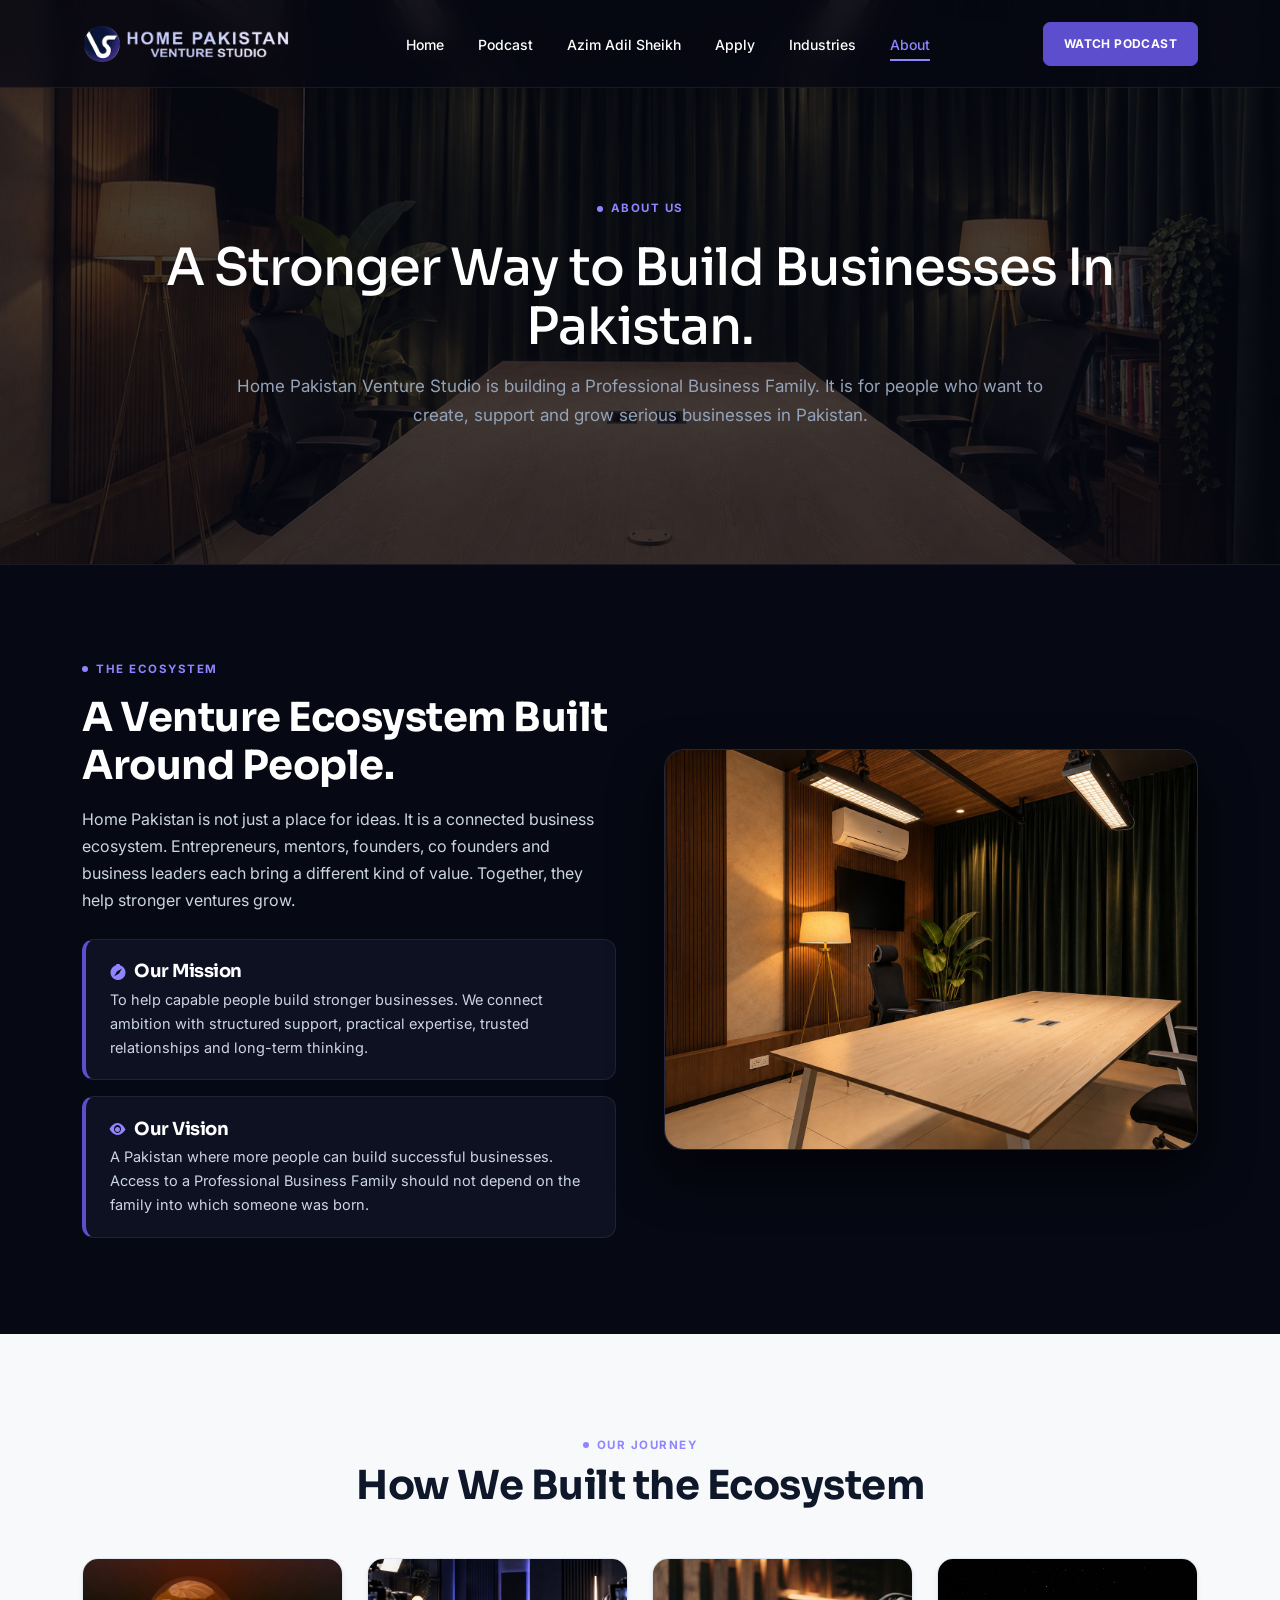
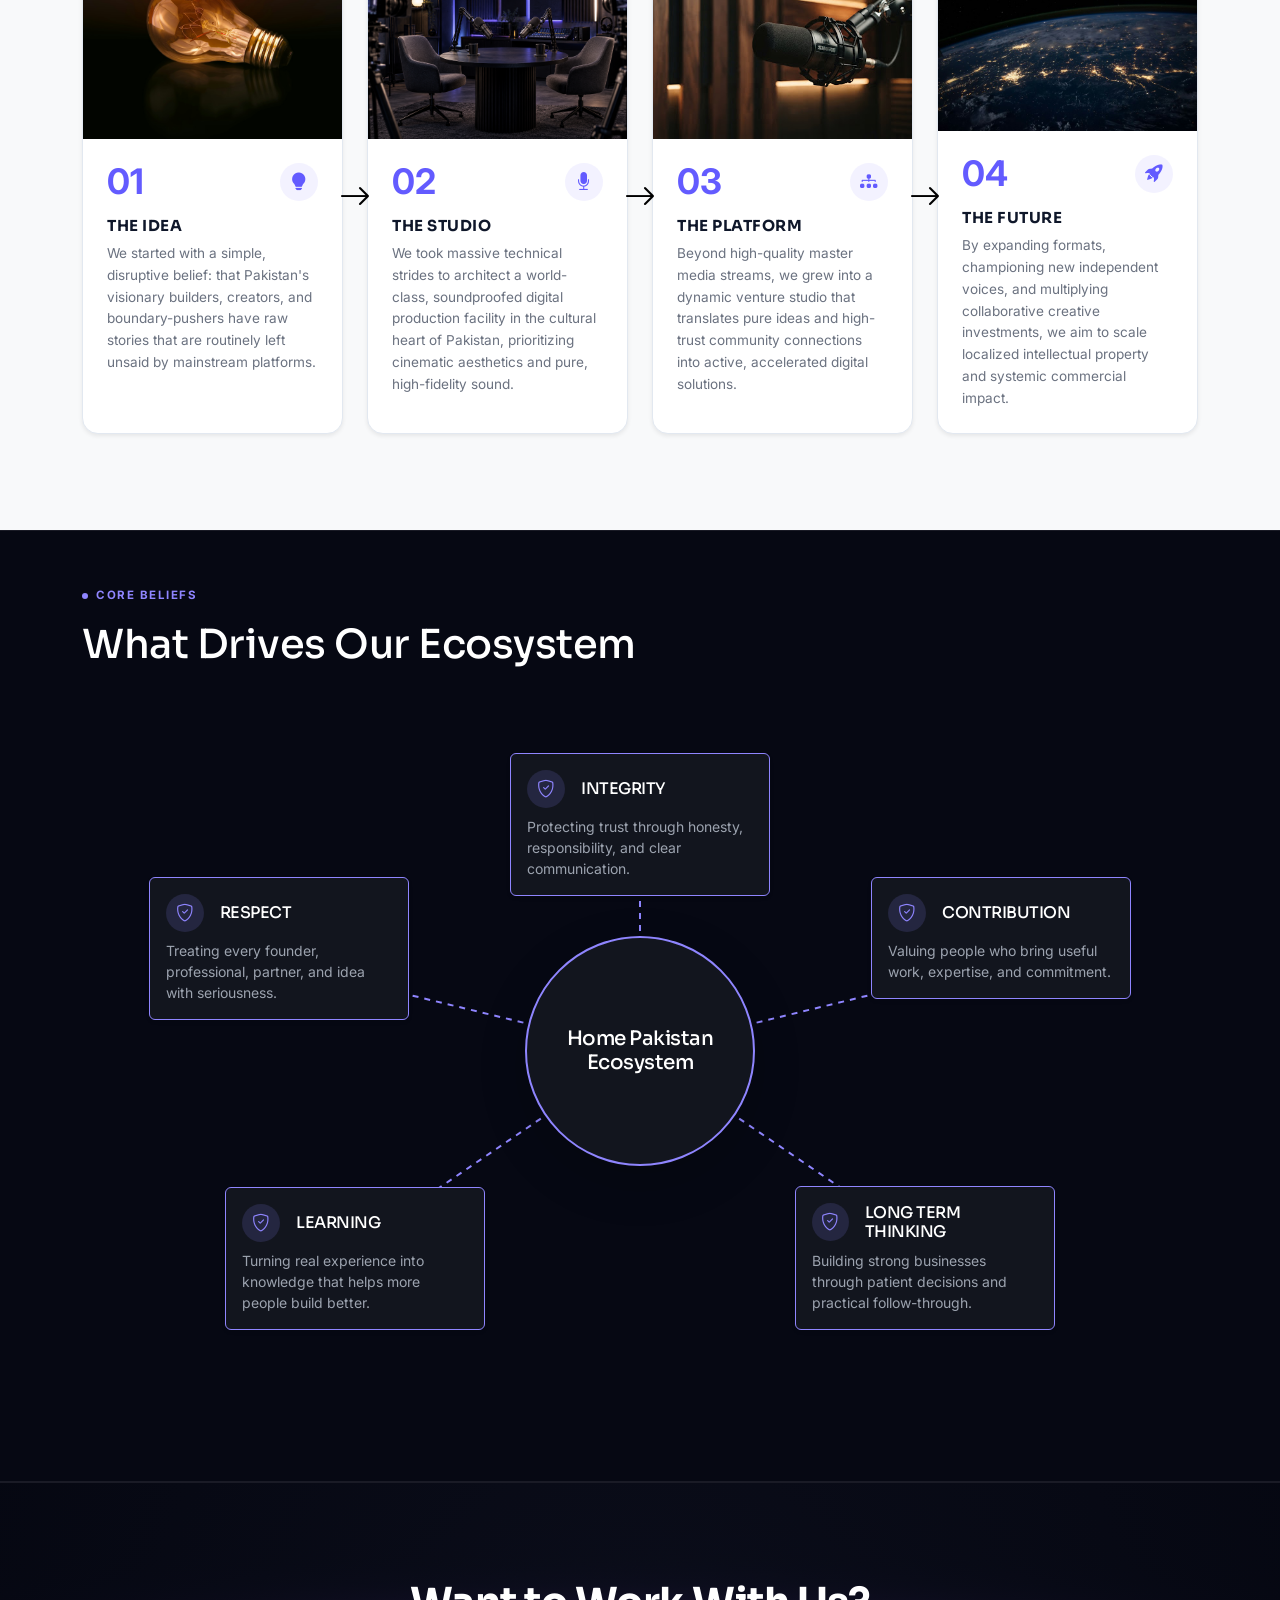
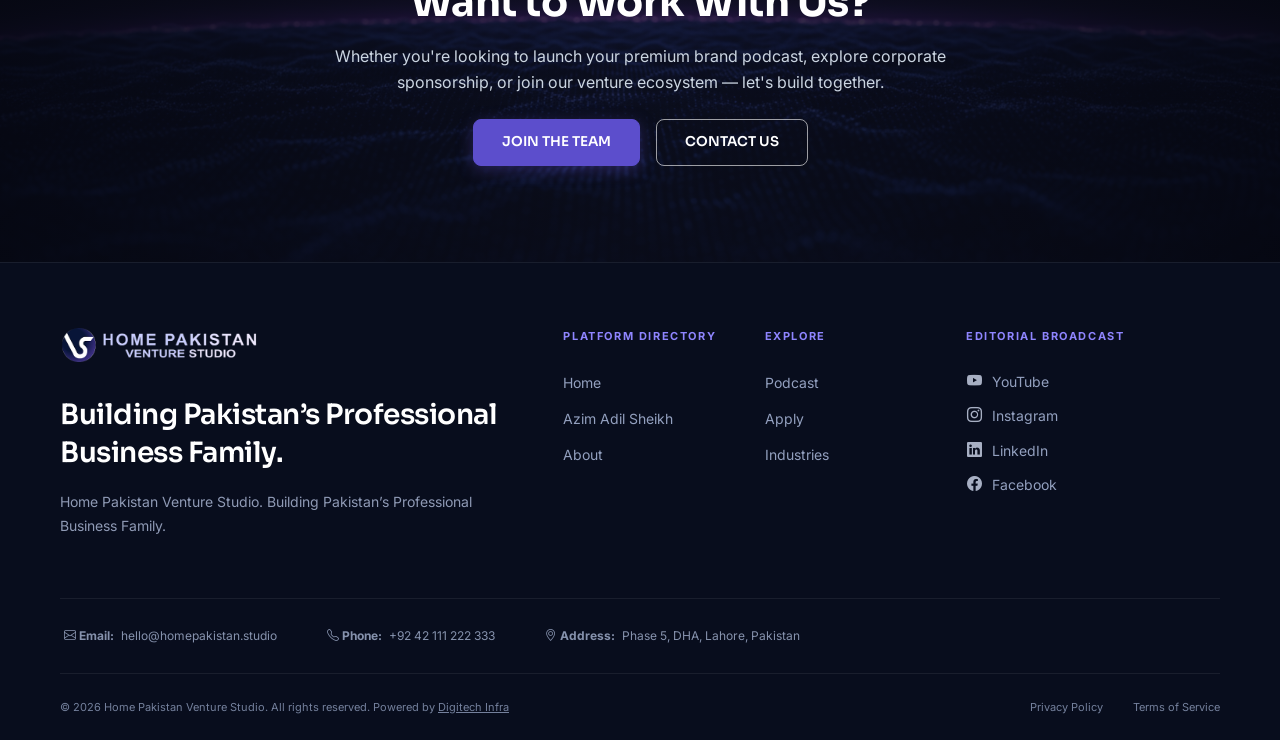
==== commit 355888eb: "Changed pic in the homepage" ====
--- a/about.html
+++ b/about.html
@@ -46,7 +46,7 @@
        ========================================================================== -->
   <section class="about-hero-section text-center position-relative overflow-hidden" id="aboutHero">
     <!-- Atmospheric Studio Backdrop & Gradient Overlay -->
-    <img src="images/aboutHeroBackground.png" alt="About Studio Backdrop" class="about-hero-backdrop">
+    <img src="images/studio-pic-1.jpeg" alt="About Studio Backdrop" class="about-hero-backdrop">
     <div class="about-hero-overlay"></div>
 
     <div class="container position-relative py-lg-4" style="z-index: 2;">
@@ -121,7 +121,7 @@
         <div class="col-12 col-lg-6">
           <div class="ecosystem-photo-frame">
             <!-- src empty as instructed; fallback placeholder displayed until user adds asset -->
-            <img src="./images/azim-profile-podcast-studio.png " alt="Home Pakistan Venture Team in Studio"
+            <img src="./images/studio-pic-3.jpeg " alt="Home Pakistan Venture Team in Studio"
               class="w-100 h-100 object-fit-cover">
           </div>
         </div>
